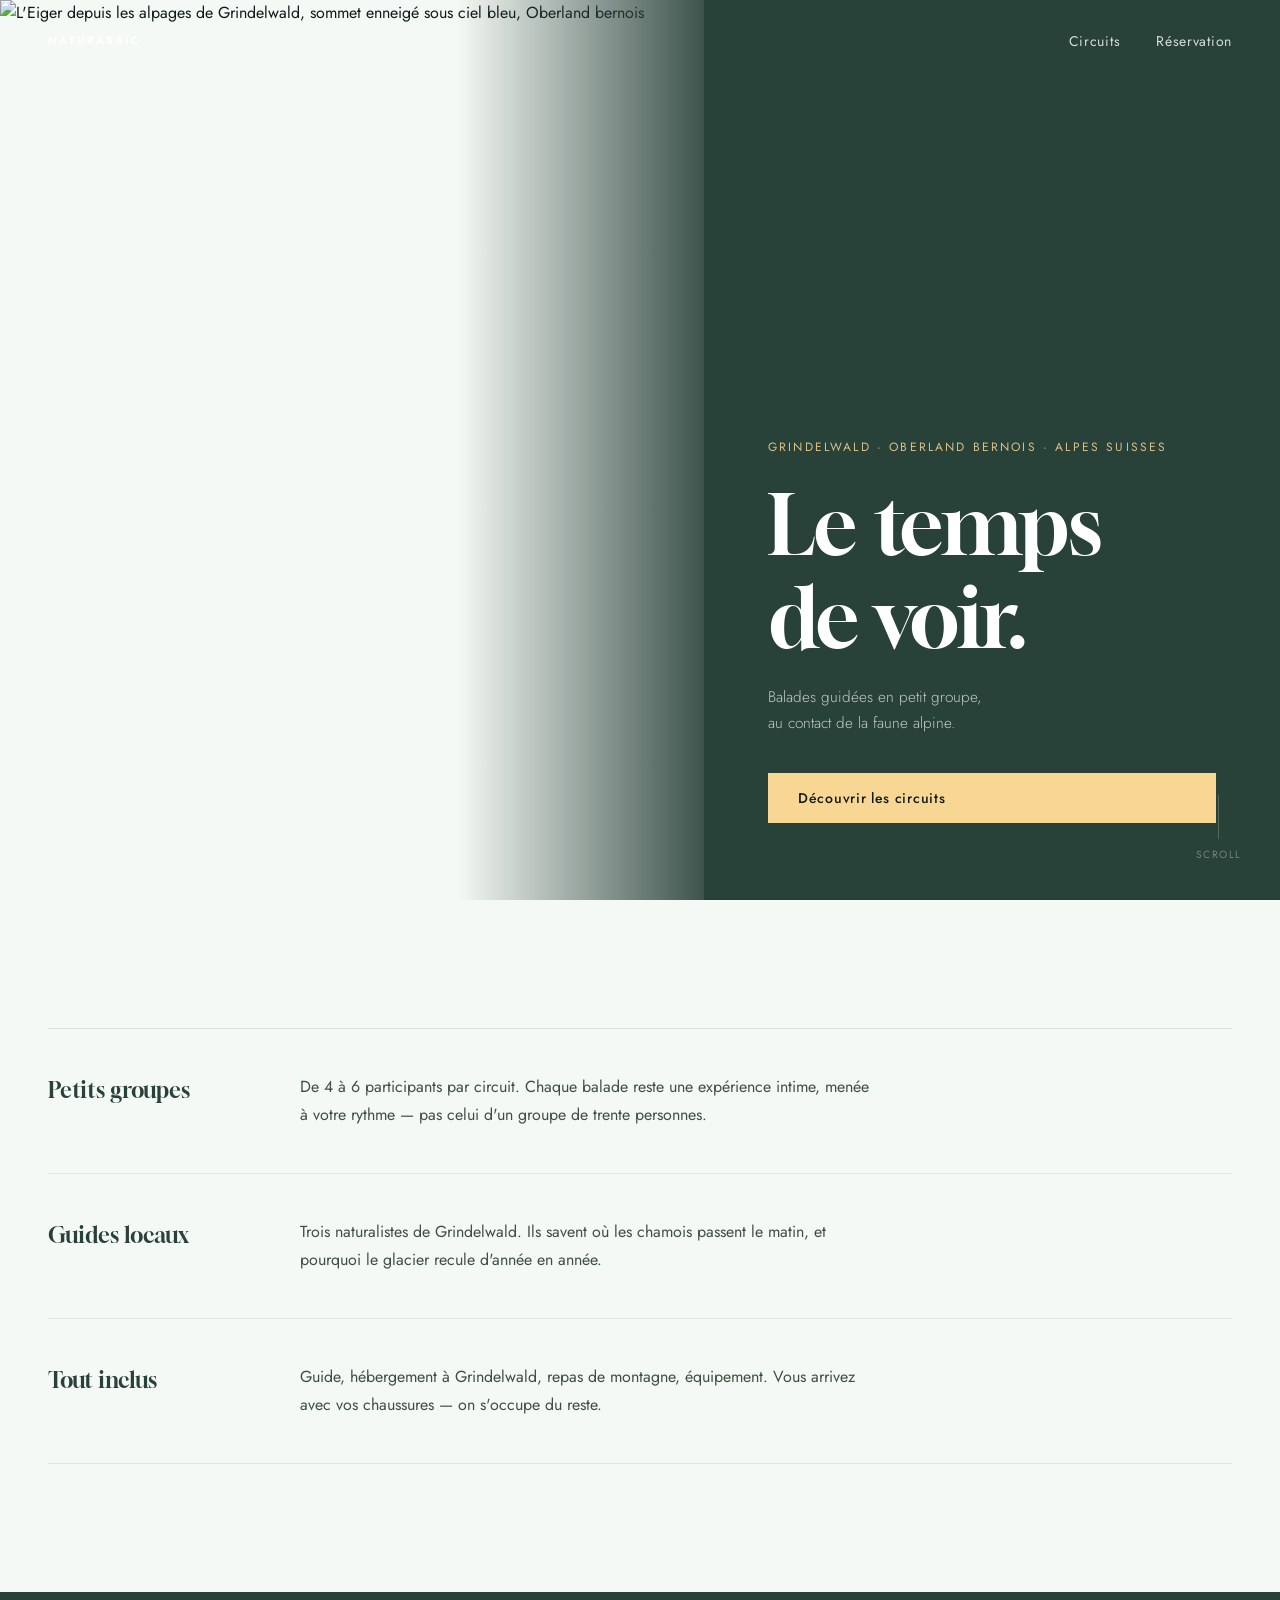
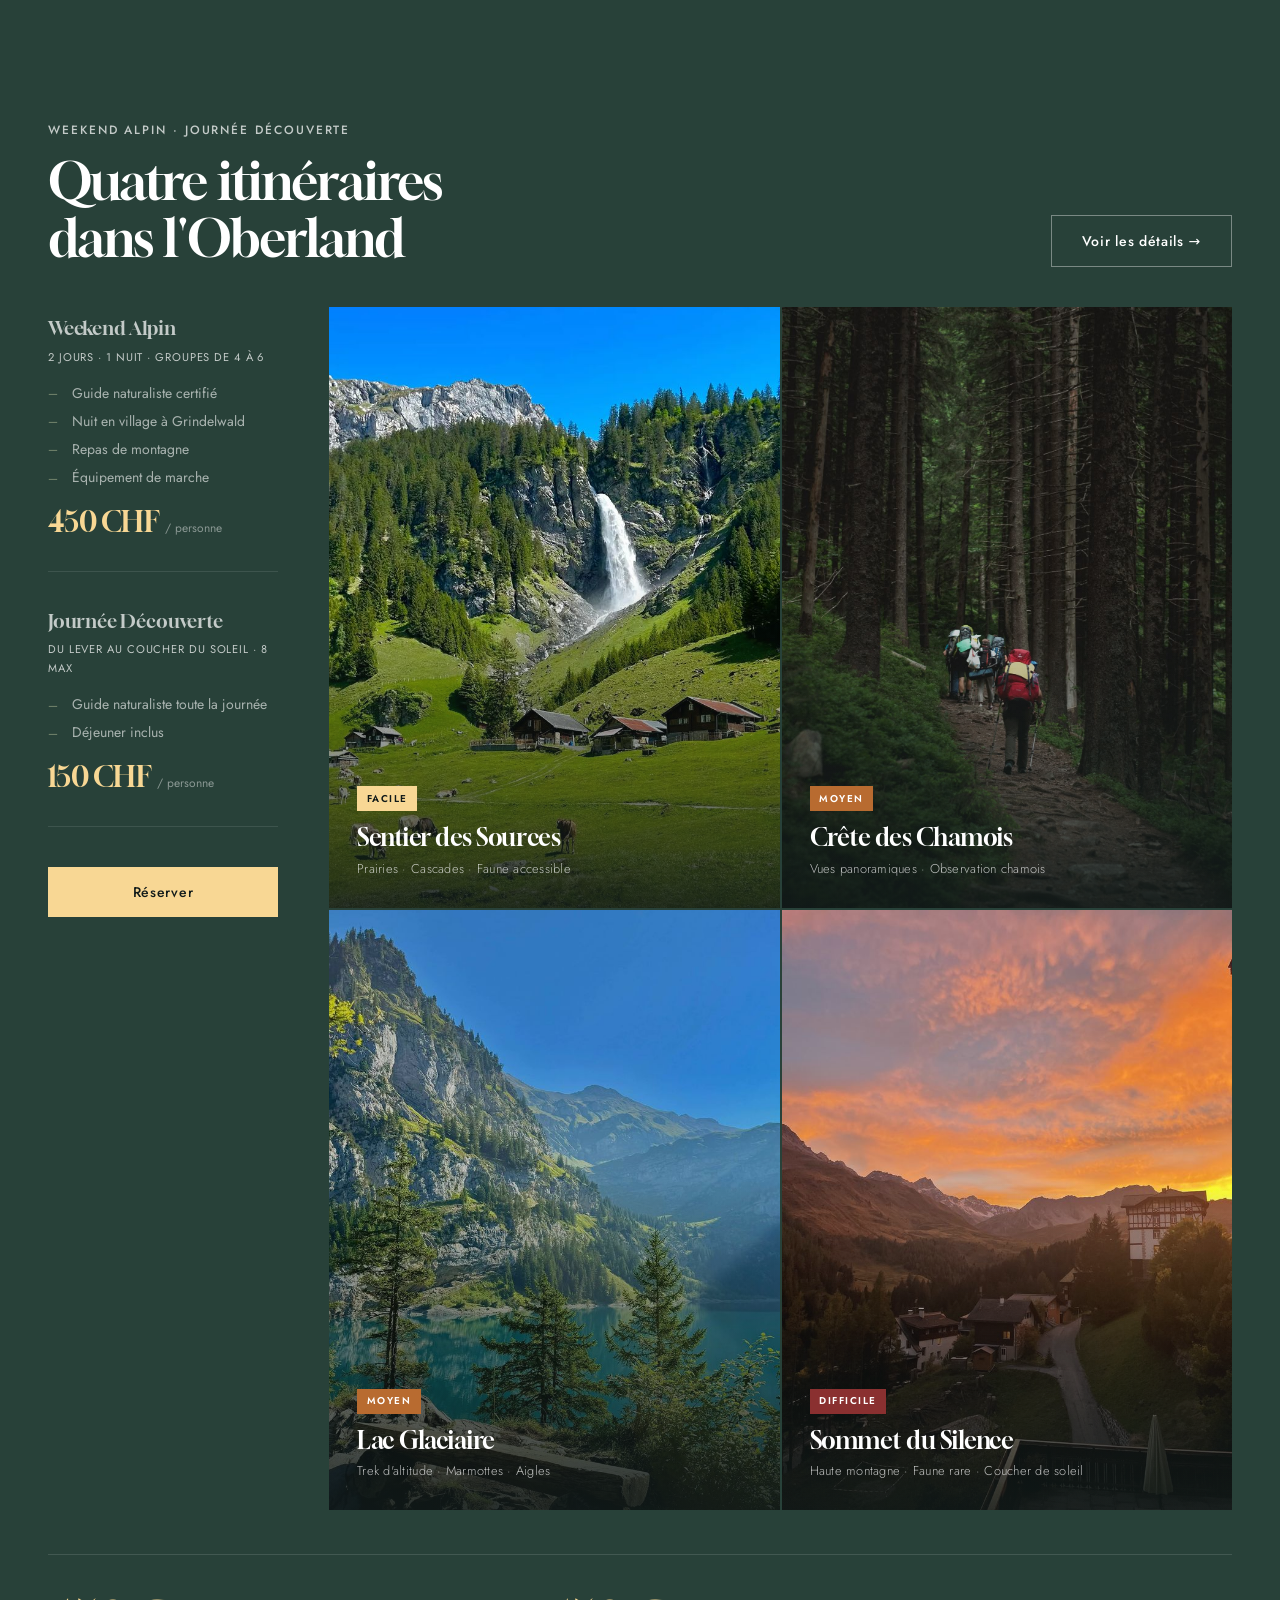
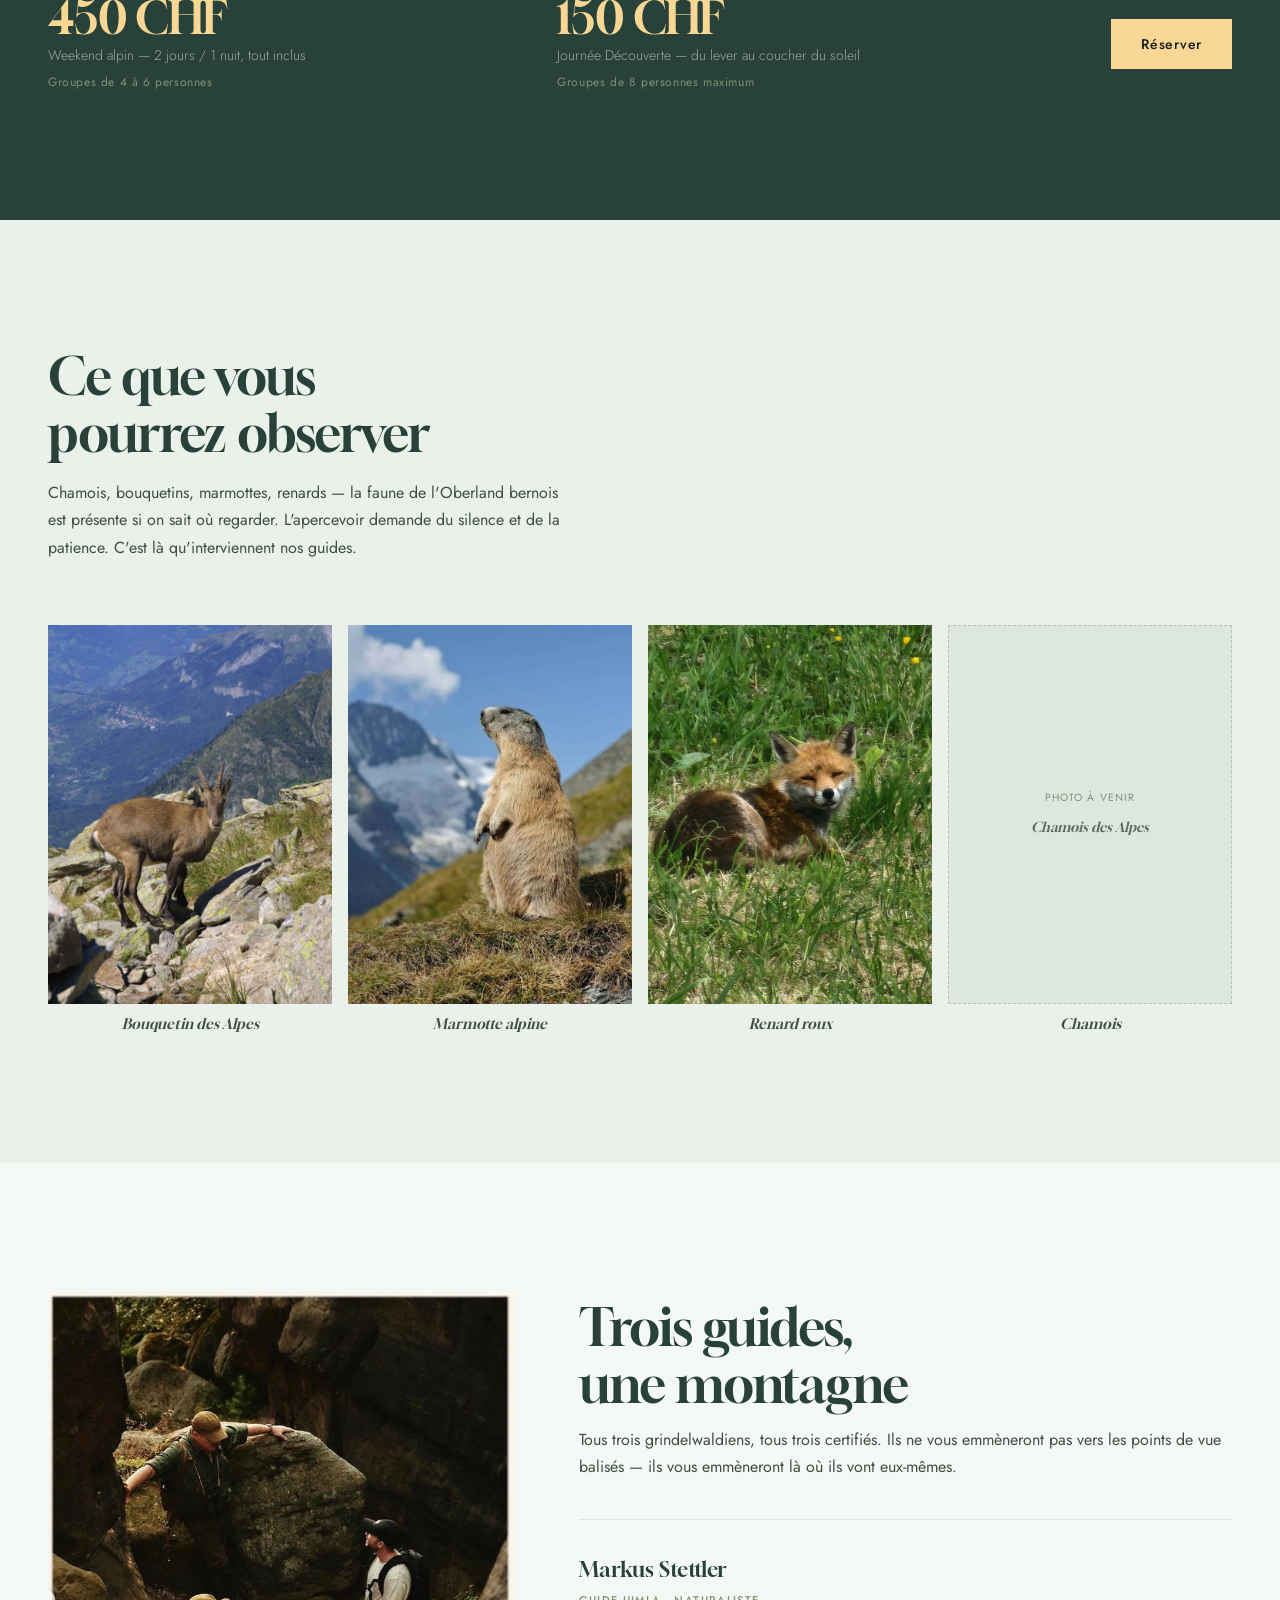
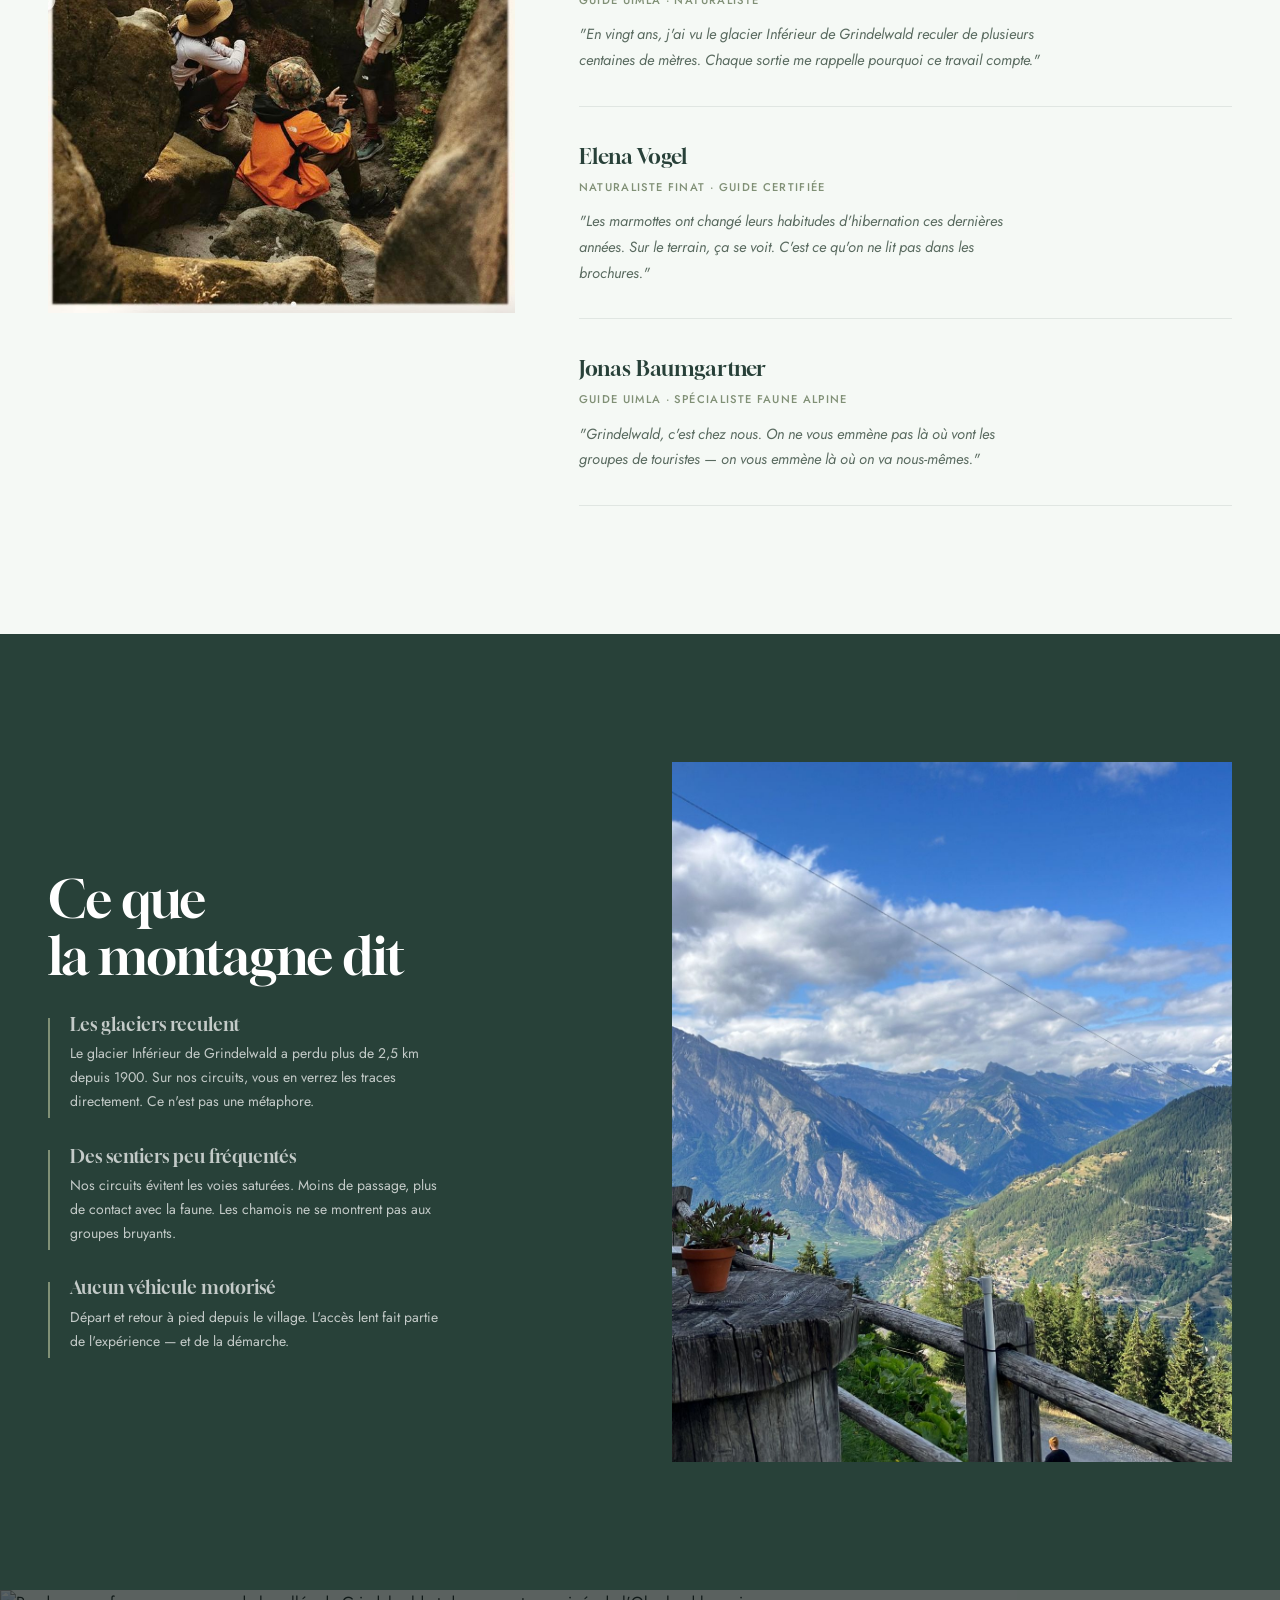
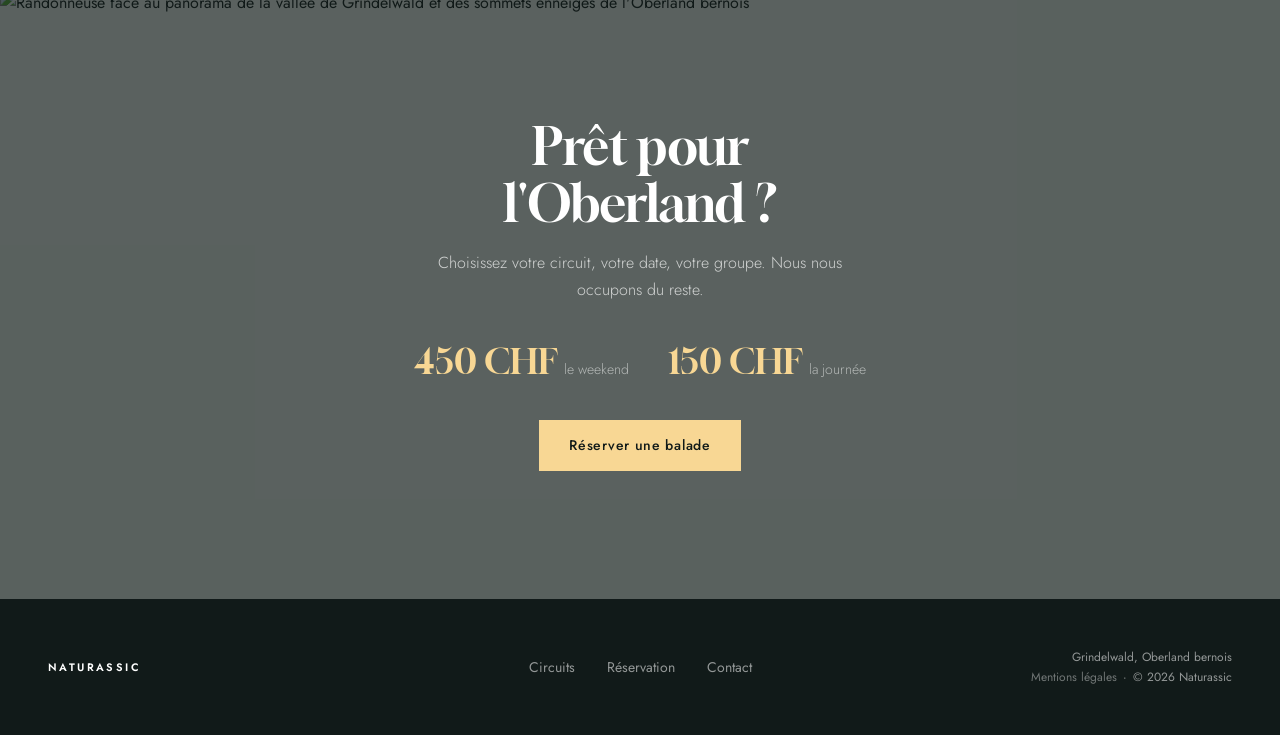
==== index.html @ 66b1590e "Initial commit: Naturassic website - 3 pages (Accueil, Circuits+Faune, Réservation) - Accueil: Hero " ====
<!DOCTYPE html>
<html lang="fr">
<head>
  <meta charset="UTF-8">
  <meta name="viewport" content="width=device-width, initial-scale=1.0">

  <!-- SEO -->
  <title>Naturassic — Balades nature guidées à Grindelwald</title>
  <meta name="description" content="Découvrez la faune alpine de l'Oberland bernois avec des guides naturalistes locaux. Circuits en petit groupe, tout inclus. Grindelwald, Alpes suisses.">

  <!-- Open Graph -->
  <meta property="og:title"       content="Naturassic — Balades nature à Grindelwald">
  <meta property="og:description" content="Balades guidées en petit groupe dans l'Oberland bernois. Chamois, bouquetins, marmottes — la faune alpine avec des guides locaux.">
  <meta property="og:type"        content="website">

  <!-- Schema.org LocalBusiness -->
  <script type="application/ld+json">
  {
    "@context": "https://schema.org",
    "@type": "TouristGuideAgency",
    "name": "Naturassic",
    "description": "Agence de balades nature guidées en petit groupe dans l'Oberland bernois.",
    "address": {
      "@type": "PostalAddress",
      "addressLocality": "Grindelwald",
      "addressRegion": "Berne",
      "addressCountry": "CH"
    },
    "priceRange": "CHF 150–450"
  }
  </script>

  <!-- Fonts Google : Gloock (display) + Jost (corps) -->
  <link rel="preconnect" href="https://fonts.googleapis.com">
  <link rel="preconnect" href="https://fonts.gstatic.com" crossorigin>
  <link
    href="https://fonts.googleapis.com/css2?family=Gloock&family=Jost:ital,wght@0,300;0,400;0,500;0,600;1,300;1,400&display=swap"
    rel="stylesheet"
  >

  <!-- CSS -->
  <link rel="stylesheet" href="assets/css/style.css">
</head>
<body>

  <!-- ===================================================
       NAVIGATION
  =================================================== -->
  <nav class="nav" role="navigation" aria-label="Navigation principale">
    <a href="index.html" class="nav-logo" aria-label="Naturassic — Accueil">
      Naturassic
    </a>
    <ul class="nav-links" role="list">
      <li><a href="circuits.html">Circuits</a></li>
      <li><a href="reservation.html">Réservation</a></li>
    </ul>
  </nav>


  <!-- ===================================================
       HERO — Split éditorial : Eiger HD | texte emerald
       Image : Markus Spiske, Grindelwald — Unsplash License (libre commercial)
  =================================================== -->
  <section class="hero" id="accueil" aria-labelledby="hero-title">

    <!-- Panneau gauche — photo HD paysage -->
    <div class="hero-image-panel">
      <img
        class="hero-image"
        src="https://images.unsplash.com/photo-1516774935807-3f60068700d3?auto=format&fit=crop&w=2400&q=85"
        alt="L'Eiger depuis les alpages de Grindelwald, sommet enneigé sous ciel bleu, Oberland bernois"
        loading="eager"
        fetchpriority="high"
        width="2400"
        height="1600"
      >
    </div>

    <!-- Panneau droit — fond emerald + contenu -->
    <div class="hero-text-panel">
      <small class="hero-tag">Grindelwald · Oberland bernois · Alpes suisses</small>
      <h1 id="hero-title">Le temps<br>de voir.</h1>
      <p class="hero-sub">
        Balades guidées en petit groupe,<br>
        au contact de la faune alpine.
      </p>
      <a href="circuits.html" class="btn btn-primary">
        Découvrir les circuits
      </a>

      <div class="hero-scroll" aria-hidden="true">
        <div class="hero-scroll-line"></div>
        <span>Scroll</span>
      </div>
    </div>

  </section>


  <!-- ===================================================
       PROPOSITIONS — Ce qui distingue Naturassic
  =================================================== -->
  <section class="propositions" aria-labelledby="propositions-title">
    <div class="section-inner">

      <h2 id="propositions-title" class="visually-hidden">Ce qui distingue Naturassic</h2>

      <ul class="propositions-list" role="list">

        <li class="proposition-item">
          <span class="proposition-label">Petits groupes</span>
          <p class="proposition-text">
            De 4 à 6 participants par circuit. Chaque balade reste une expérience intime,
            menée à votre rythme — pas celui d'un groupe de trente personnes.
          </p>
        </li>

        <li class="proposition-item">
          <span class="proposition-label">Guides locaux</span>
          <p class="proposition-text">
            Trois naturalistes de Grindelwald. Ils savent où les chamois passent le matin,
            et pourquoi le glacier recule d'année en année.
          </p>
        </li>

        <li class="proposition-item">
          <span class="proposition-label">Tout inclus</span>
          <p class="proposition-text">
            Guide, hébergement à Grindelwald, repas de montagne, équipement.
            Vous arrivez avec vos chaussures — on s'occupe du reste.
          </p>
        </li>

      </ul>

    </div>
  </section>


  <!-- ===================================================
       CIRCUITS — Aperçu des 4 itinéraires
  =================================================== -->
  <section class="section-dark circuits" id="circuits" aria-labelledby="circuits-title">
    <div class="section-inner">

      <div class="circuits-header">
        <div>
          <p class="circuits-eyebrow">Weekend alpin · Journée découverte</p>
          <h2 id="circuits-title">Quatre itinéraires<br>dans l'Oberland</h2>
        </div>
        <a href="circuits.html" class="btn btn-outline-light">
          Voir les détails &rarr;
        </a>
      </div>

      <!-- Body circuits : sidebar inclus + grille -->
      <div class="circuits-body">

      <!-- Sidebar gauche : ce qui est inclus -->
      <div class="circuits-sidebar">

        <div class="sidebar-offer">
          <p class="sidebar-offer-title">Weekend Alpin</p>
          <p class="sidebar-offer-price">2 jours · 1 nuit · Groupes de 4 à 6</p>
          <ul class="sidebar-included" role="list">
            <li>Guide naturaliste certifié</li>
            <li>Nuit en village à Grindelwald</li>
            <li>Repas de montagne</li>
            <li>Équipement de marche</li>
          </ul>
          <div class="sidebar-price">
            <span class="sidebar-price-amount">450 CHF</span>
            <span class="sidebar-price-label">/ personne</span>
          </div>
        </div>

        <div class="sidebar-offer">
          <p class="sidebar-offer-title">Journée Découverte</p>
          <p class="sidebar-offer-price">Du lever au coucher du soleil · 8 max</p>
          <ul class="sidebar-included" role="list">
            <li>Guide naturaliste toute la journée</li>
            <li>Déjeuner inclus</li>
          </ul>
          <div class="sidebar-price">
            <span class="sidebar-price-amount">150 CHF</span>
            <span class="sidebar-price-label">/ personne</span>
          </div>
        </div>

        <a href="reservation.html" class="btn btn-primary sidebar-cta">Réserver</a>

      </div><!-- /.circuits-sidebar -->

      <div class="circuits-grid" role="list">

        <a
          href="circuits.html#sentier-sources"
          class="circuit-card"
          role="listitem"
          aria-label="Sentier des Sources, niveau Facile"
        >
          <img
            src="Dossier%20images%20client%20nature%20claude/image%2012.jpg"
            alt="Cascade blanche dans un vallon alpestre, prairie verte et chalets de bois au pied des rochers"
            loading="lazy"
            width="736"
            height="1308"
          >
          <div class="circuit-overlay" aria-hidden="true">
            <span class="circuit-level">Facile</span>
            <h3 class="circuit-name">Sentier des Sources</h3>
            <p class="circuit-desc">Prairies · Cascades · Faune accessible</p>
          </div>
        </a>

        <a
          href="circuits.html#crete-chamois"
          class="circuit-card"
          role="listitem"
          aria-label="Crête des Chamois, niveau Moyen"
        >
          <img
            src="Dossier%20images%20client%20nature%20claude/image%206.jpg"
            alt="File de randonneurs chargés de sacs à dos sur un sentier forestier alpin entre épicéas"
            loading="lazy"
            width="1200"
            height="1807"
          >
          <div class="circuit-overlay" aria-hidden="true">
            <span class="circuit-level moyen">Moyen</span>
            <h3 class="circuit-name">Crête des Chamois</h3>
            <p class="circuit-desc">Vues panoramiques · Observation chamois</p>
          </div>
        </a>

        <a
          href="circuits.html#lac-glaciaire"
          class="circuit-card"
          role="listitem"
          aria-label="Lac Glaciaire, niveau Moyen"
        >
          <img
            src="Dossier%20images%20client%20nature%20claude/image%208.jpg"
            alt="Lac de montagne aux eaux turquoise entouré de parois rocheuses et de mélèzes, Alpes suisses"
            loading="lazy"
            width="736"
            height="1308"
          >
          <div class="circuit-overlay" aria-hidden="true">
            <span class="circuit-level moyen">Moyen</span>
            <h3 class="circuit-name">Lac Glaciaire</h3>
            <p class="circuit-desc">Trek d'altitude · Marmottes · Aigles</p>
          </div>
        </a>

        <a
          href="circuits.html#sommet-silence"
          class="circuit-card"
          role="listitem"
          aria-label="Sommet du Silence, niveau Difficile"
        >
          <img
            src="Dossier%20images%20client%20nature%20claude/image%2011.jpg"
            alt="Village alpin au coucher de soleil, ciel embrasé orange-rouge sur les sommets enneigés"
            loading="lazy"
            width="736"
            height="981"
          >
          <div class="circuit-overlay" aria-hidden="true">
            <span class="circuit-level difficile">Difficile</span>
            <h3 class="circuit-name">Sommet du Silence</h3>
            <p class="circuit-desc">Haute montagne · Faune rare · Coucher de soleil</p>
          </div>
        </a>

      </div><!-- /.circuits-grid -->

      </div><!-- /.circuits-body -->

      <div class="circuits-pricing reveal">
        <div class="pricing-block">
          <span class="pricing-amount">450 CHF</span>
          <span class="pricing-label">Weekend alpin — 2 jours / 1 nuit, tout inclus</span>
          <span class="pricing-note">Groupes de 4 à 6 personnes</span>
        </div>
        <div class="pricing-block">
          <span class="pricing-amount">150 CHF</span>
          <span class="pricing-label">Journée Découverte — du lever au coucher du soleil</span>
          <span class="pricing-note">Groupes de 8 personnes maximum</span>
        </div>
        <a href="reservation.html" class="btn btn-primary">Réserver</a>
      </div>

    </div>
  </section>


  <!-- ===================================================
       FAUNE — Aperçu des animaux observables
  =================================================== -->
  <section class="fauna" aria-labelledby="fauna-title">
    <div class="section-inner">

      <div class="fauna-header reveal">
        <h2 id="fauna-title">Ce que vous pourrez observer</h2>
        <p>
          Chamois, bouquetins, marmottes, renards — la faune de l'Oberland bernois
          est présente si on sait où regarder. L'apercevoir demande du silence
          et de la patience. C'est là qu'interviennent nos guides.
        </p>
      </div>

      <div class="fauna-photos" role="list">

        <!-- Bouquetin — HD, droits OK -->
        <div class="fauna-item" role="listitem">
          <div class="fauna-photo">
            <img
              src="Dossier%20images%20client%20nature%20claude/2.jpg"
              alt="Bouquetin des Alpes sur des rochers en altitude, vallée alpine et ciel bleu en arrière-plan"
              loading="lazy"
              width="1200"
              height="1800"
            >
          </div>
          <span class="fauna-animal-name">Bouquetin des Alpes</span>
        </div>

        <!-- Marmotte — 13.jpg, Alpes, pas de watermark visible -->
        <div class="fauna-item" role="listitem">
          <div class="fauna-photo">
            <img
              src="Dossier%20images%20client%20nature%20claude/13.jpg"
              alt="Marmotte alpine debout sur un rocher, glacier et sommet enneigé en arrière-plan"
              loading="lazy"
              width="600"
              height="900"
            >
          </div>
          <span class="fauna-animal-name">Marmotte alpine</span>
        </div>

        <!-- Renard roux — propre -->
        <div class="fauna-item" role="listitem">
          <div class="fauna-photo">
            <img
              src="Dossier%20images%20client%20nature%20claude/6.jpg"
              alt="Renard roux allongé dans l'herbe d'un alpage, pelage roux et blanc"
              loading="lazy"
              width="736"
              height="981"
            >
          </div>
          <span class="fauna-animal-name">Renard roux</span>
        </div>

        <!-- Chamois — photo en attente de validation droits -->
        <!-- TODO: photo chamois (1.jpg) — confirmer droits commerciaux avant usage -->
        <div class="fauna-item" role="listitem">
          <div class="fauna-placeholder" aria-label="Photo de chamois — en cours">
            <span>Photo à venir</span>
            <span>Chamois des Alpes</span>
          </div>
          <span class="fauna-animal-name">Chamois</span>
        </div>

      </div>

    </div>
  </section>


  <!-- ===================================================
       ÉQUIPE — Les trois guides
  =================================================== -->
  <section class="team" aria-labelledby="team-title">
    <div class="section-inner">
      <div class="team-layout">

        <!-- Photo équipe — droits à confirmer avant mise en ligne -->
        <!-- TODO: 4ff553... — confirmer droits commerciaux ou remplacer par vrai portrait -->
        <div class="team-photo-wrap reveal">
          <img
            src="Dossier%20images%20client%20nature%20claude/4ff553a025b2c286411e362a2a2c534b.jpg"
            alt="Guide naturaliste accompagnant un groupe dans un passage rocheux en forêt alpine"
            loading="lazy"
            width="735"
            height="971"
          >
        </div>

        <div class="team-content">

          <div class="reveal">
            <h2 id="team-title">Trois guides,<br>une montagne</h2>
            <p class="team-intro-text">
              Tous trois grindelwaldiens, tous trois certifiés. Ils ne vous emmèneront pas
              vers les points de vue balisés — ils vous emmèneront là où ils vont eux-mêmes.
            </p>
          </div>

          <!-- ⚠️ PLACEHOLDER — remplacer par les vrais noms, certifications et citations des guides -->
          <ul class="guides-list" role="list">

            <li class="guide-item" role="listitem">
              <p class="guide-name">Markus Stettler</p>
              <p class="guide-role">Guide UIMLA · Naturaliste</p>
              <blockquote class="guide-quote">
                "En vingt ans, j'ai vu le glacier Inférieur de Grindelwald reculer de plusieurs
                centaines de mètres. Chaque sortie me rappelle pourquoi ce travail compte."
              </blockquote>
            </li>

            <li class="guide-item" role="listitem">
              <p class="guide-name">Elena Vogel</p>
              <p class="guide-role">Naturaliste FINAT · Guide certifiée</p>
              <blockquote class="guide-quote">
                "Les marmottes ont changé leurs habitudes d'hibernation ces dernières années.
                Sur le terrain, ça se voit. C'est ce qu'on ne lit pas dans les brochures."
              </blockquote>
            </li>

            <li class="guide-item" role="listitem">
              <p class="guide-name">Jonas Baumgartner</p>
              <p class="guide-role">Guide UIMLA · Spécialiste faune alpine</p>
              <blockquote class="guide-quote">
                "Grindelwald, c'est chez nous. On ne vous emmène pas là où vont les
                groupes de touristes — on vous emmène là où on va nous-mêmes."
              </blockquote>
            </li>

          </ul>

        </div>
      </div>
    </div>
  </section>


  <!-- ===================================================
       ÉCO-ENGAGEMENT
  =================================================== -->
  <section class="section-dark eco" aria-labelledby="eco-title">
    <div class="section-inner">
      <div class="eco-layout">

        <div class="eco-content">
          <h2 id="eco-title" class="reveal">Ce que<br>la montagne dit</h2>

          <ul class="eco-points" role="list">

            <li class="eco-point" role="listitem">
              <div class="eco-marker" aria-hidden="true"></div>
              <div>
                <p class="eco-point-title">Les glaciers reculent</p>
                <p class="eco-point-text">
                  Le glacier Inférieur de Grindelwald a perdu plus de 2,5 km depuis 1900.
                  Sur nos circuits, vous en verrez les traces directement.
                  Ce n'est pas une métaphore.
                </p>
              </div>
            </li>

            <li class="eco-point" role="listitem">
              <div class="eco-marker" aria-hidden="true"></div>
              <div>
                <p class="eco-point-title">Des sentiers peu fréquentés</p>
                <p class="eco-point-text">
                  Nos circuits évitent les voies saturées. Moins de passage,
                  plus de contact avec la faune. Les chamois ne se montrent pas
                  aux groupes bruyants.
                </p>
              </div>
            </li>

            <li class="eco-point" role="listitem">
              <div class="eco-marker" aria-hidden="true"></div>
              <div>
                <p class="eco-point-title">Aucun véhicule motorisé</p>
                <p class="eco-point-text">
                  Départ et retour à pied depuis le village.
                  L'accès lent fait partie de l'expérience — et de la démarche.
                </p>
              </div>
            </li>

          </ul>
        </div>

        <div class="eco-photo reveal">
          <!-- Note : "iamge 9.jpg" — faute de frappe dans le nom de fichier client -->
          <img
            src="Dossier%20images%20client%20nature%20claude/iamge%209.jpg"
            alt="Terrasse en bois d'un chalet alpin avec vue panoramique sur la vallée et les sommets"
            loading="lazy"
            width="1200"
            height="2133"
          >
        </div>

      </div>
    </div>
  </section>


  <!-- ===================================================
       CTA FINAL — Réservation
  =================================================== -->
  <section class="cta-section" aria-labelledby="cta-title">

    <!-- Image : lucas wesney, Grindelwald/Eiger — Unsplash License (libre commercial) -->
    <img
      class="cta-bg"
      src="https://images.unsplash.com/photo-1533850595620-7b1711221751?auto=format&fit=crop&w=2400&q=85"
      alt="Randonneuse face au panorama de la vallée de Grindelwald et des sommets enneigés de l'Oberland bernois"
      loading="lazy"
      width="2400"
      height="1600"
    >
    <div class="cta-overlay" aria-hidden="true"></div>

    <div class="section-inner">
      <div class="cta-content">

        <h2 id="cta-title" class="reveal">Prêt pour<br>l'Oberland ?</h2>
        <p class="cta-sub reveal">
          Choisissez votre circuit, votre date, votre groupe.
          Nous nous occupons du reste.
        </p>

        <div class="cta-prices reveal" aria-label="Tarifs">
          <div class="cta-price">
            <span class="cta-price-amount">450 CHF</span>
            <span class="cta-price-label">le weekend</span>
          </div>
          <div class="cta-price">
            <span class="cta-price-amount">150 CHF</span>
            <span class="cta-price-label">la journée</span>
          </div>
        </div>

        <a href="reservation.html" class="btn btn-primary reveal">
          Réserver une balade
        </a>

      </div>
    </div>

  </section>


  <!-- ===================================================
       FOOTER
  =================================================== -->
  <footer class="footer" role="contentinfo">
    <div class="footer-inner">

      <p class="footer-brand">Naturassic</p>

      <nav aria-label="Navigation pied de page">
        <ul class="footer-links" role="list">
          <li><a href="circuits.html">Circuits</a></li>
          <li><a href="reservation.html">Réservation</a></li>
          <!-- TODO: remplacer par le vrai email du client -->
          <li><a href="mailto:contact@naturassic.ch">Contact</a></li>
        </ul>
      </nav>

      <p class="footer-meta">
        Grindelwald, Oberland bernois<br>
        <a href="#">Mentions légales</a>&ensp;&middot;&ensp;<span>&copy;&nbsp;2026 Naturassic</span>
      </p>

    </div>
  </footer>


  <!-- Scripts — chargés après le DOM -->
  <script src="https://cdn.jsdelivr.net/npm/gsap@3.12.5/dist/gsap.min.js"></script>
  <script src="https://cdn.jsdelivr.net/npm/gsap@3.12.5/dist/ScrollTrigger.min.js"></script>
  <script src="assets/js/main.js"></script>

</body>
</html>
---- assets/css/style.css ----
/* =========================================
   NATURASSIC — Feuille de style principale
   Palette : Emerald #284139 · Wasabi #809076
            Khaki #F8D794 · Earth #B86B30 · Noir #111A19
   Typo : Gloock (display) + Jost (body)
========================================= */

/* ---- TOKENS ---- */
:root {
  /* Couleurs brand */
  --emerald:   #284139;
  --wasabi:    #809076;
  --khaki:     #F8D794;
  --earth:     #B86B30;
  --noir:      #111A19;

  /* Surfaces */
  --bg-light:  oklch(97.8% 0.008 145);  /* blanc légèrement teinté vert — pas beige */
  --bg-mid:    oklch(95%   0.013 148);  /* fond sections alternées */

  /* Texte sur fond clair */
  --text-primary:   var(--noir);
  --text-secondary: #3f4e45;
  --text-muted:     #5a6b60;

  /* Typographie */
  --font-display: 'Gloock', Georgia, serif;
  --font-body:    'Jost', 'Segoe UI', system-ui, sans-serif;

  /* Échelle de taille (clamp fluid) */
  --size-hero:    clamp(2.8rem, 6.5vw, 5.5rem);
  --size-section: clamp(2rem,   4vw,   3.2rem);
  --size-card:    clamp(1.2rem, 1.8vw, 1.5rem);
  --size-base:    1rem;
  --size-sm:      0.875rem;
  --size-xs:      0.75rem;

  /* Espacements */
  --space-section: clamp(5rem, 10vw, 10rem);
  --space-xl:      clamp(3rem, 5vw,  5rem);
  --space-lg:      clamp(2rem, 3vw,  3rem);
  --space-md:      clamp(1rem, 2vw,  1.5rem);
  --space-sm:      0.75rem;

  /* Divers */
  --radius:     3px;
  --transition: 300ms ease;
  --max-w:      1280px;
  --gutter:     clamp(1.25rem, 4vw, 3rem);

  /* z-index sémantique */
  --z-base:     1;
  --z-overlay:  10;
  --z-sticky:   100;
}

/* ---- RESET ---- */
*, *::before, *::after { box-sizing: border-box; margin: 0; padding: 0; }

html {
  font-size: 16px;
  scroll-behavior: smooth;
  -webkit-font-smoothing: antialiased;
  -moz-osx-font-smoothing: grayscale;
}

body {
  font-family: var(--font-body);
  font-weight: 400;
  color: var(--text-primary);
  background-color: var(--bg-light);
  line-height: 1.6;
  overflow-x: hidden;
}

img { display: block; max-width: 100%; height: auto; }
a   { color: inherit; text-decoration: none; }
ul  { list-style: none; }

/* ---- TYPOGRAPHIE ---- */
h1, h2, h3 {
  font-family: var(--font-display);
  font-weight: 400;
  line-height: 1.12;
  text-wrap: balance;
  letter-spacing: -0.02em;
}

h1 { font-size: var(--size-hero); }
h2 { font-size: var(--size-section); }
h3 { font-size: var(--size-card); }

p {
  max-width: 65ch;
  line-height: 1.72;
}

/* Utilitaire accessibilité */
.visually-hidden {
  position: absolute;
  width: 1px; height: 1px;
  padding: 0; margin: -1px;
  overflow: hidden;
  clip: rect(0,0,0,0);
  white-space: nowrap;
  border: 0;
}


/* =========================================
   NAVIGATION
========================================= */
.nav {
  position: fixed;
  top: 0; left: 0; right: 0;
  z-index: var(--z-sticky);
  padding: 1.75rem var(--gutter);
  display: flex;
  justify-content: space-between;
  align-items: center;
  transition: background-color 400ms ease, padding 400ms ease,
              backdrop-filter 400ms ease;
}

.nav.scrolled {
  background-color: rgba(40, 65, 57, 0.97);
  backdrop-filter: blur(8px);
  -webkit-backdrop-filter: blur(8px);
  padding: 1rem var(--gutter);
}

.nav-logo {
  font-family: var(--font-body);
  font-weight: 600;
  font-size: 0.68rem;
  letter-spacing: 0.22em;
  text-transform: uppercase;
  color: #fff;
}

.nav-links {
  display: flex;
  gap: 2.25rem;
}

.nav-links a {
  font-size: var(--size-sm);
  font-weight: 400;
  color: rgba(255,255,255,0.82);
  letter-spacing: 0.05em;
  transition: color var(--transition);
  position: relative;
}

.nav-links a::after {
  content: '';
  position: absolute;
  bottom: -3px; left: 0;
  width: 0; height: 1px;
  background: var(--khaki);
  transition: width var(--transition);
}

.nav-links a:hover { color: #fff; }
.nav-links a:hover::after { width: 100%; }


/* =========================================
   HERO — Split éditorial 55/45
========================================= */
.hero {
  height: 100vh;
  min-height: 620px;
  display: grid;
  grid-template-columns: 55fr 45fr;
  overflow: hidden;
}

/* Panneau gauche — photo */
.hero-image-panel {
  position: relative;
  overflow: hidden;
}

/* Fondu droit vers l'emerald pour liaison douce entre les deux panneaux */
.hero-image-panel::after {
  content: '';
  position: absolute;
  inset: 0;
  background: linear-gradient(to right, transparent 65%, rgba(40,65,57,0.9) 100%);
  pointer-events: none;
  z-index: 1;
}

.hero-image {
  width: 100%;
  height: 100%;
  object-fit: cover;
  object-position: center 50%;
  will-change: transform;
  display: block;
}

/* Panneau droit — texte sur fond emerald */
.hero-text-panel {
  background: var(--emerald);
  display: flex;
  flex-direction: column;
  justify-content: flex-end;
  padding: 0 clamp(2.5rem, 5vw, 4.5rem) clamp(3rem, 6vw, 5rem);
  position: relative;
}

.hero-tag {
  display: block;
  font-size: var(--size-xs);
  font-weight: 400;
  letter-spacing: 0.18em;
  text-transform: uppercase;
  color: rgba(248, 215, 148, 0.85);
  margin-bottom: 1.25rem;
}

.hero h1 {
  color: #fff;
  max-width: 12ch;
  margin-bottom: 1.25rem;
}

.hero-sub {
  font-size: clamp(0.95rem, 1.2vw, 1.05rem);
  color: rgba(255, 255, 255, 0.72);
  font-weight: 300;
  margin-bottom: 2.25rem;
  max-width: 40ch;
}

/* Indicateur scroll — ancré en bas à droite du panneau texte */
.hero-scroll {
  position: absolute;
  bottom: 2.25rem;
  right: clamp(1.5rem, 3vw, 2.5rem);
  display: flex;
  flex-direction: column;
  align-items: center;
  gap: 0.5rem;
  color: rgba(255,255,255,0.35);
  font-size: 0.65rem;
  letter-spacing: 0.14em;
  text-transform: uppercase;
}

.hero-scroll-line {
  width: 1px;
  height: 2.75rem;
  background: rgba(255,255,255,0.2);
  transform-origin: top center;
  animation: scrollDown 2.2s ease-in-out infinite;
}

@keyframes scrollDown {
  0%        { transform: scaleY(0); opacity: 0; transform-origin: top center; }
  25%       { opacity: 0.6; }
  75%       { transform: scaleY(1); opacity: 0.2; }
  100%      { transform: scaleY(1); opacity: 0; }
}

/* ---- Mobile hero : retour full-screen avec overlay ---- */
@media (max-width: 768px) {
  .hero {
    display: block;
    position: relative;
  }

  .hero-image-panel {
    position: absolute;
    inset: 0;
  }

  .hero-image-panel::after {
    background: rgba(17,26,25,0.62);
  }

  .hero-text-panel {
    background: transparent;
    position: relative;
    z-index: var(--z-overlay);
    height: 100vh;
    min-height: 620px;
    padding: 0 var(--gutter) clamp(3rem, 6vw, 5rem);
    justify-content: flex-end;
  }
}


/* =========================================
   BOUTONS
========================================= */
.btn {
  display: inline-flex;
  align-items: center;
  gap: 0.5rem;
  padding: 0.875rem 1.875rem;
  font-family: var(--font-body);
  font-size: var(--size-sm);
  font-weight: 500;
  letter-spacing: 0.05em;
  border: none;
  cursor: pointer;
  transition: background-color var(--transition), color var(--transition),
              border-color var(--transition);
  text-decoration: none;
}

.btn-primary {
  background: var(--khaki);
  color: var(--noir);
}

.btn-primary:hover {
  background: var(--earth);
  color: #fff;
}

.btn-outline-light {
  background: transparent;
  color: #fff;
  border: 1px solid rgba(255,255,255,0.38);
}

.btn-outline-light:hover {
  border-color: var(--khaki);
  color: var(--khaki);
}

.btn-outline-dark {
  background: transparent;
  color: var(--emerald);
  border: 1px solid rgba(40,65,57,0.4);
}

.btn-outline-dark:hover {
  background: var(--emerald);
  color: #fff;
}


/* =========================================
   LAYOUT UTILITAIRES
========================================= */
.section-inner {
  max-width: var(--max-w);
  margin: 0 auto;
  padding: var(--space-section) var(--gutter);
}

.section-dark {
  background-color: var(--emerald);
}

.section-dark h2, .section-dark h3 { color: #fff; }
.section-dark p  { color: rgba(255,255,255,0.72); }
.section-dark .text-muted { color: var(--wasabi); }


/* =========================================
   SECTION 2 — PROPOSITIONS
========================================= */
.propositions { background: var(--bg-light); }

.propositions-list {
  border-top: 1px solid rgba(40, 65, 57, 0.14);
}

.proposition-item {
  display: grid;
  grid-template-columns: 220px 1fr;
  gap: 2rem;
  padding: 2.75rem 0;
  border-bottom: 1px solid rgba(40, 65, 57, 0.1);
  align-items: start;
}

.proposition-label {
  font-family: var(--font-display);
  font-size: 1.4rem;
  font-weight: 400;
  color: var(--emerald);
  padding-top: 0.1em;
  line-height: 1.3;
}

.proposition-text {
  font-size: var(--size-base);
  color: var(--text-secondary);
  line-height: 1.75;
  max-width: 58ch;
}


/* =========================================
   SECTION 3 — CIRCUITS
========================================= */
.circuits { background: var(--emerald); }

.circuits-header {
  display: flex;
  justify-content: space-between;
  align-items: flex-end;
  margin-bottom: 2.5rem;
  flex-wrap: wrap;
  gap: 1.5rem;
}

.circuits-eyebrow {
  font-size: var(--size-xs);
  font-weight: 500;
  letter-spacing: 0.16em;
  text-transform: uppercase;
  color: var(--wasabi);
  margin-bottom: 0.75rem;
}

.circuits-grid {
  display: grid;
  grid-template-columns: repeat(2, 1fr);
  gap: 2px;
}

.circuit-card {
  position: relative;
  overflow: hidden;
  aspect-ratio: 3 / 4;
  cursor: pointer;
  display: block;
}

.circuit-card img {
  width: 100%;
  height: 100%;
  object-fit: cover;
  transition: transform 700ms ease;
}

.circuit-card:hover img,
.circuit-card:focus-visible img {
  transform: scale(1.04);
}

.circuit-overlay {
  position: absolute;
  inset: 0;
  background: linear-gradient(
    to top,
    rgba(17, 26, 25, 0.88) 0%,
    rgba(17, 26, 25, 0)    55%
  );
  display: flex;
  flex-direction: column;
  justify-content: flex-end;
  padding: 1.75rem;
}

.circuit-level {
  display: inline-block;
  font-size: 0.62rem;
  font-weight: 600;
  letter-spacing: 0.15em;
  text-transform: uppercase;
  padding: 0.28rem 0.6rem;
  background: var(--khaki);
  color: var(--noir);
  margin-bottom: 0.7rem;
  align-self: flex-start;
}

.circuit-level.moyen   { background: var(--earth); color: #fff; }
.circuit-level.difficile { background: #8a3030; color: #fff; }

.circuit-name {
  font-family: var(--font-display);
  font-size: clamp(1.25rem, 2vw, 1.5rem);
  font-weight: 400;
  color: #fff;
  margin-bottom: 0.35rem;
  line-height: 1.25;
}

.circuit-desc {
  font-size: 0.8rem;
  color: rgba(255,255,255,0.60);
  font-weight: 300;
  letter-spacing: 0.02em;
}

/* ---- Body : sidebar + grille ---- */
.circuits-body {
  display: grid;
  grid-template-columns: 230px 1fr;
  gap: clamp(2rem, 4vw, 3.5rem);
  align-items: start;
}

.circuits-sidebar {
  padding-top: 0.25rem;
  position: sticky;
  top: 6rem;
}

.sidebar-offer {
  padding-bottom: 2rem;
  margin-bottom: 2rem;
  border-bottom: 1px solid rgba(255,255,255,0.1);
}

.sidebar-offer:last-of-type {
  margin-bottom: 2rem;
}

.sidebar-offer-title {
  font-family: var(--font-display);
  font-size: 1.2rem;
  font-weight: 400;
  color: var(--khaki);
  margin-bottom: 0.2rem;
  letter-spacing: -0.01em;
}

.sidebar-offer-price {
  font-size: 0.7rem;
  font-weight: 400;
  letter-spacing: 0.08em;
  color: var(--wasabi);
  text-transform: uppercase;
  margin-bottom: 1rem;
}

.sidebar-included {
  list-style: none;
  display: flex;
  flex-direction: column;
  gap: 0.45rem;
  margin-bottom: 1.25rem;
}

.sidebar-included li {
  display: grid;
  grid-template-columns: 16px 1fr;
  gap: 0.5rem;
  font-size: var(--size-sm);
  color: rgba(255,255,255,0.6);
  line-height: 1.5;
}

.sidebar-included li::before {
  content: '—';
  color: var(--wasabi);
  font-size: 0.7rem;
  margin-top: 0.2em;
}

.sidebar-price {
  display: flex;
  align-items: baseline;
  gap: 0.35rem;
}

.sidebar-price-amount {
  font-family: var(--font-display);
  font-size: 1.75rem;
  color: var(--khaki);
  line-height: 1;
  letter-spacing: -0.02em;
}

.sidebar-price-label {
  font-size: var(--size-xs);
  color: rgba(255,255,255,0.45);
}

.sidebar-cta {
  width: 100%;
  justify-content: center;
  margin-top: 0.5rem;
}

/* Tarifs sous la grille */
.circuits-pricing {
  margin-top: 2.75rem;
  padding-top: 2.5rem;
  border-top: 1px solid rgba(255,255,255,0.12);
  display: flex;
  justify-content: space-between;
  align-items: center;
  flex-wrap: wrap;
  gap: 1.5rem;
}

.pricing-block { display: flex; flex-direction: column; gap: 0.25rem; }

.pricing-amount {
  font-family: var(--font-display);
  font-size: clamp(2rem, 4vw, 2.8rem);
  color: var(--khaki);
  line-height: 1;
  letter-spacing: -0.02em;
}

.pricing-label {
  font-size: var(--size-sm);
  color: rgba(255,255,255,0.55);
  font-weight: 300;
}

.pricing-note {
  font-size: var(--size-xs);
  color: var(--wasabi);
  letter-spacing: 0.05em;
  margin-top: 0.15rem;
}


/* =========================================
   SECTION 4 — FAUNE
========================================= */
.fauna { background: var(--bg-mid); }

.fauna-header {
  max-width: 52ch;
  margin-bottom: var(--space-xl);
}

.fauna-header h2 { color: var(--emerald); margin-bottom: 1rem; }
.fauna-header p  { color: var(--text-secondary); }

.fauna-photos {
  display: grid;
  grid-template-columns: repeat(4, 1fr);
  gap: 1rem;
  align-items: start;
}

.fauna-item { display: flex; flex-direction: column; gap: 0.5rem; }

.fauna-photo {
  aspect-ratio: 3 / 4;
  overflow: hidden;
  background: oklch(92% 0.015 148);
}

.fauna-photo img {
  width: 100%;
  height: 100%;
  object-fit: cover;
  transition: transform 700ms ease;
}

.fauna-photo:hover img { transform: scale(1.05); }

/* Placeholder droits en attente */
.fauna-placeholder {
  width: 100%;
  aspect-ratio: 3 / 4;
  background: oklch(92% 0.015 148);
  display: flex;
  flex-direction: column;
  align-items: center;
  justify-content: center;
  gap: 0.4rem;
  color: var(--wasabi);
  font-size: 0.65rem;
  letter-spacing: 0.1em;
  text-transform: uppercase;
  text-align: center;
  padding: 1rem;
  border: 1px dashed rgba(128, 144, 118, 0.4);
}

.fauna-placeholder span:last-child {
  font-family: var(--font-display);
  font-style: italic;
  font-size: 0.85rem;
  text-transform: none;
  letter-spacing: 0;
  color: var(--text-muted);
  margin-top: 0.25rem;
}

.fauna-animal-name {
  font-family: var(--font-display);
  font-style: italic;
  font-size: 0.9rem;
  color: var(--text-secondary);
  text-align: center;
}


/* =========================================
   SECTION 5 — ÉQUIPE
========================================= */
.team { background: var(--bg-light); }

.team-layout {
  display: grid;
  grid-template-columns: 5fr 7fr;
  gap: var(--space-xl);
  align-items: start;
}

.team-photo-wrap {
  position: sticky;
  top: 6rem;
}

.team-photo-wrap img {
  width: 100%;
  aspect-ratio: 3 / 4;
  object-fit: cover;
  object-position: center 20%;
}

.team-content { padding-top: 0.5rem; }

.team-content h2 { color: var(--emerald); margin-bottom: 0.75rem; }

.team-intro-text {
  color: var(--text-secondary);
  margin-bottom: var(--space-lg);
}

.guides-list {
  display: flex;
  flex-direction: column;
  gap: 0;
}

.guide-item {
  padding: 2rem 0;
  border-bottom: 1px solid rgba(40,65,57,0.1);
}

.guide-item:first-child { border-top: 1px solid rgba(40,65,57,0.1); }

.guide-name {
  font-family: var(--font-display);
  font-size: 1.3rem;
  font-weight: 400;
  color: var(--emerald);
  margin-bottom: 0.2rem;
}

.guide-role {
  font-size: 0.7rem;
  font-weight: 500;
  letter-spacing: 0.12em;
  text-transform: uppercase;
  color: var(--wasabi);
  margin-bottom: 0.75rem;
}

.guide-quote {
  font-size: 0.92rem;
  font-style: italic;
  color: var(--text-muted);
  line-height: 1.75;
  max-width: 52ch;
}


/* =========================================
   SECTION 6 — ÉCO-ENGAGEMENT
========================================= */
.eco { background: var(--emerald); }

.eco-layout {
  display: grid;
  grid-template-columns: 1fr 1fr;
  gap: var(--space-xl);
  align-items: center;
}

.eco-content h2 { color: #fff; margin-bottom: 1.75rem; }

.eco-points { display: flex; flex-direction: column; gap: 2rem; }

.eco-point {
  display: grid;
  grid-template-columns: 2px 1fr;
  gap: 1.25rem;
  align-items: start;
}

.eco-marker {
  width: 2px;
  height: 100%;
  min-height: 2.5rem;
  background: var(--wasabi);
  margin-top: 0.3rem;
  flex-shrink: 0;
}

.eco-point-title {
  font-family: var(--font-display);
  font-size: 1.1rem;
  color: var(--khaki);
  margin-bottom: 0.3rem;
  line-height: 1.3;
}

.eco-point-text {
  font-size: var(--size-sm);
  color: rgba(255,255,255,0.62);
  line-height: 1.72;
  max-width: 48ch;
}

.eco-photo {
  position: relative;
  overflow: hidden;
}

.eco-photo img {
  width: 100%;
  aspect-ratio: 4 / 5;
  object-fit: cover;
  object-position: center 30%;
  display: block;
}


/* =========================================
   SECTION 7 — CTA FINAL
========================================= */
.cta-section {
  position: relative;
  overflow: hidden;
  min-height: 540px;
  display: flex;
  align-items: center;
}

.cta-bg {
  position: absolute;
  inset: 0;
  width: 100%;
  height: 100%;
  object-fit: cover;
  object-position: center 45%;
}

.cta-overlay {
  position: absolute;
  inset: 0;
  background: rgba(17, 26, 25, 0.68);
}

.cta-content {
  position: relative;
  z-index: var(--z-overlay);
  text-align: center;
  color: #fff;
}

.cta-content h2 { color: #fff; margin-bottom: 1rem; }

.cta-sub {
  font-size: var(--size-base);
  color: rgba(255,255,255,0.72);
  font-weight: 300;
  margin-bottom: 2.5rem;
  max-width: 46ch;
  margin-left: auto;
  margin-right: auto;
}

.cta-prices {
  display: flex;
  justify-content: center;
  gap: 2.5rem;
  margin-bottom: 2.5rem;
  flex-wrap: wrap;
}

.cta-price {
  display: flex;
  align-items: baseline;
  gap: 0.4rem;
}

.cta-price-amount {
  font-family: var(--font-display);
  font-size: 2.2rem;
  color: var(--khaki);
  line-height: 1;
}

.cta-price-label {
  font-size: var(--size-sm);
  color: rgba(255,255,255,0.55);
  font-weight: 300;
}


/* =========================================
   FOOTER
========================================= */
.footer {
  background: var(--noir);
  color: rgba(255,255,255,0.55);
}

.footer-inner {
  max-width: var(--max-w);
  margin: 0 auto;
  padding: 3rem var(--gutter);
  display: grid;
  grid-template-columns: 1fr auto 1fr;
  align-items: center;
  gap: 2rem;
}

.footer-brand {
  font-family: var(--font-body);
  font-weight: 600;
  font-size: 0.68rem;
  letter-spacing: 0.22em;
  text-transform: uppercase;
  color: #fff;
}

.footer-links {
  display: flex;
  gap: 2rem;
  justify-content: center;
}

.footer-links a {
  font-size: var(--size-sm);
  transition: color var(--transition);
}

.footer-links a:hover { color: var(--khaki); }

.footer-meta {
  font-size: var(--size-xs);
  text-align: right;
  line-height: 1.7;
}

.footer-meta a {
  color: rgba(255,255,255,0.4);
  transition: color var(--transition);
}

.footer-meta a:hover { color: var(--khaki); }


/* =========================================
   RESPONSIVE — Tablette (≤ 900px)
========================================= */
@media (max-width: 900px) {
  .circuits-body {
    grid-template-columns: 1fr;
  }

  .circuits-sidebar {
    position: static;
    display: grid;
    grid-template-columns: 1fr 1fr;
    gap: 1.5rem;
    align-items: end;
  }

  .sidebar-offer { border-bottom: none; margin-bottom: 0; padding-bottom: 0; }
  .sidebar-cta { grid-column: 1 / -1; width: auto; justify-content: flex-start; }

  .team-layout {
    grid-template-columns: 1fr;
  }

  .team-photo-wrap {
    position: static;
    max-width: 420px;
  }

  .eco-layout {
    grid-template-columns: 1fr;
  }

  .eco-photo { display: none; }

  .proposition-item {
    grid-template-columns: 180px 1fr;
  }

  .circuits-pricing {
    flex-direction: column;
    align-items: flex-start;
  }
}

/* =========================================
   RESPONSIVE — Mobile (≤ 640px)
========================================= */
@media (max-width: 640px) {
  .nav-links { gap: 1.25rem; }

  .circuits-grid { grid-template-columns: 1fr; }

  .fauna-photos { grid-template-columns: repeat(2, 1fr); }

  .proposition-item {
    grid-template-columns: 1fr;
    gap: 0.4rem;
  }

  .footer-inner {
    grid-template-columns: 1fr;
    text-align: center;
  }

  .footer-meta { text-align: center; }

  .footer-links { justify-content: center; }

  .team-photo-wrap { display: none; }

  .cta-prices { flex-direction: column; gap: 1rem; }

  .circuits-header { flex-direction: column; align-items: flex-start; }
}

@media (max-width: 400px) {
  .fauna-photos { grid-template-columns: 1fr 1fr; }
}


/* =========================================
   MOUVEMENT RÉDUIT
========================================= */
@media (prefers-reduced-motion: reduce) {
  *,
  *::before,
  *::after {
    animation-duration: 0.01ms !important;
    transition-duration: 0.01ms !important;
  }

  .hero-scroll-line { animation: none; }

  /* Les éléments animés par GSAP doivent être visibles par défaut */
  .hero-tag,
  .hero h1,
  .hero-sub,
  .btn,
  .hero-scroll {
    opacity: 1 !important;
    transform: none !important;
  }
}
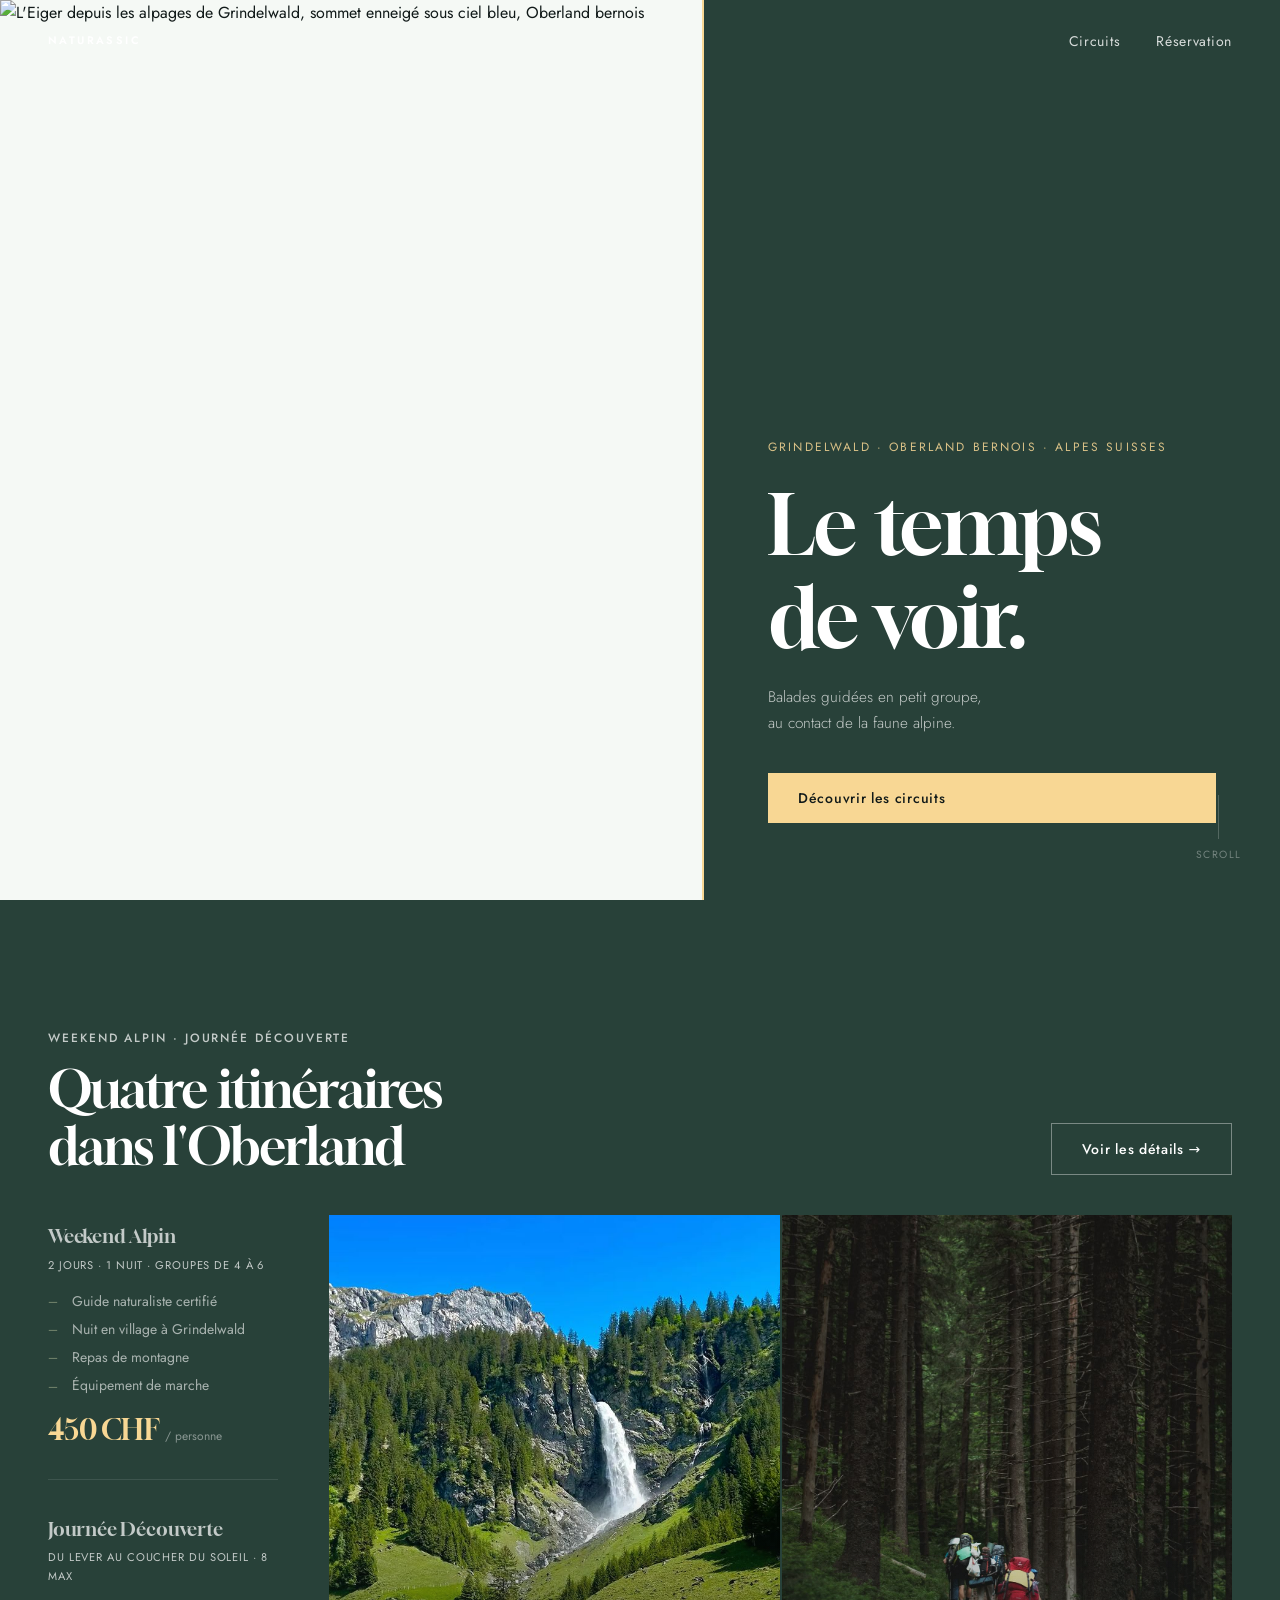
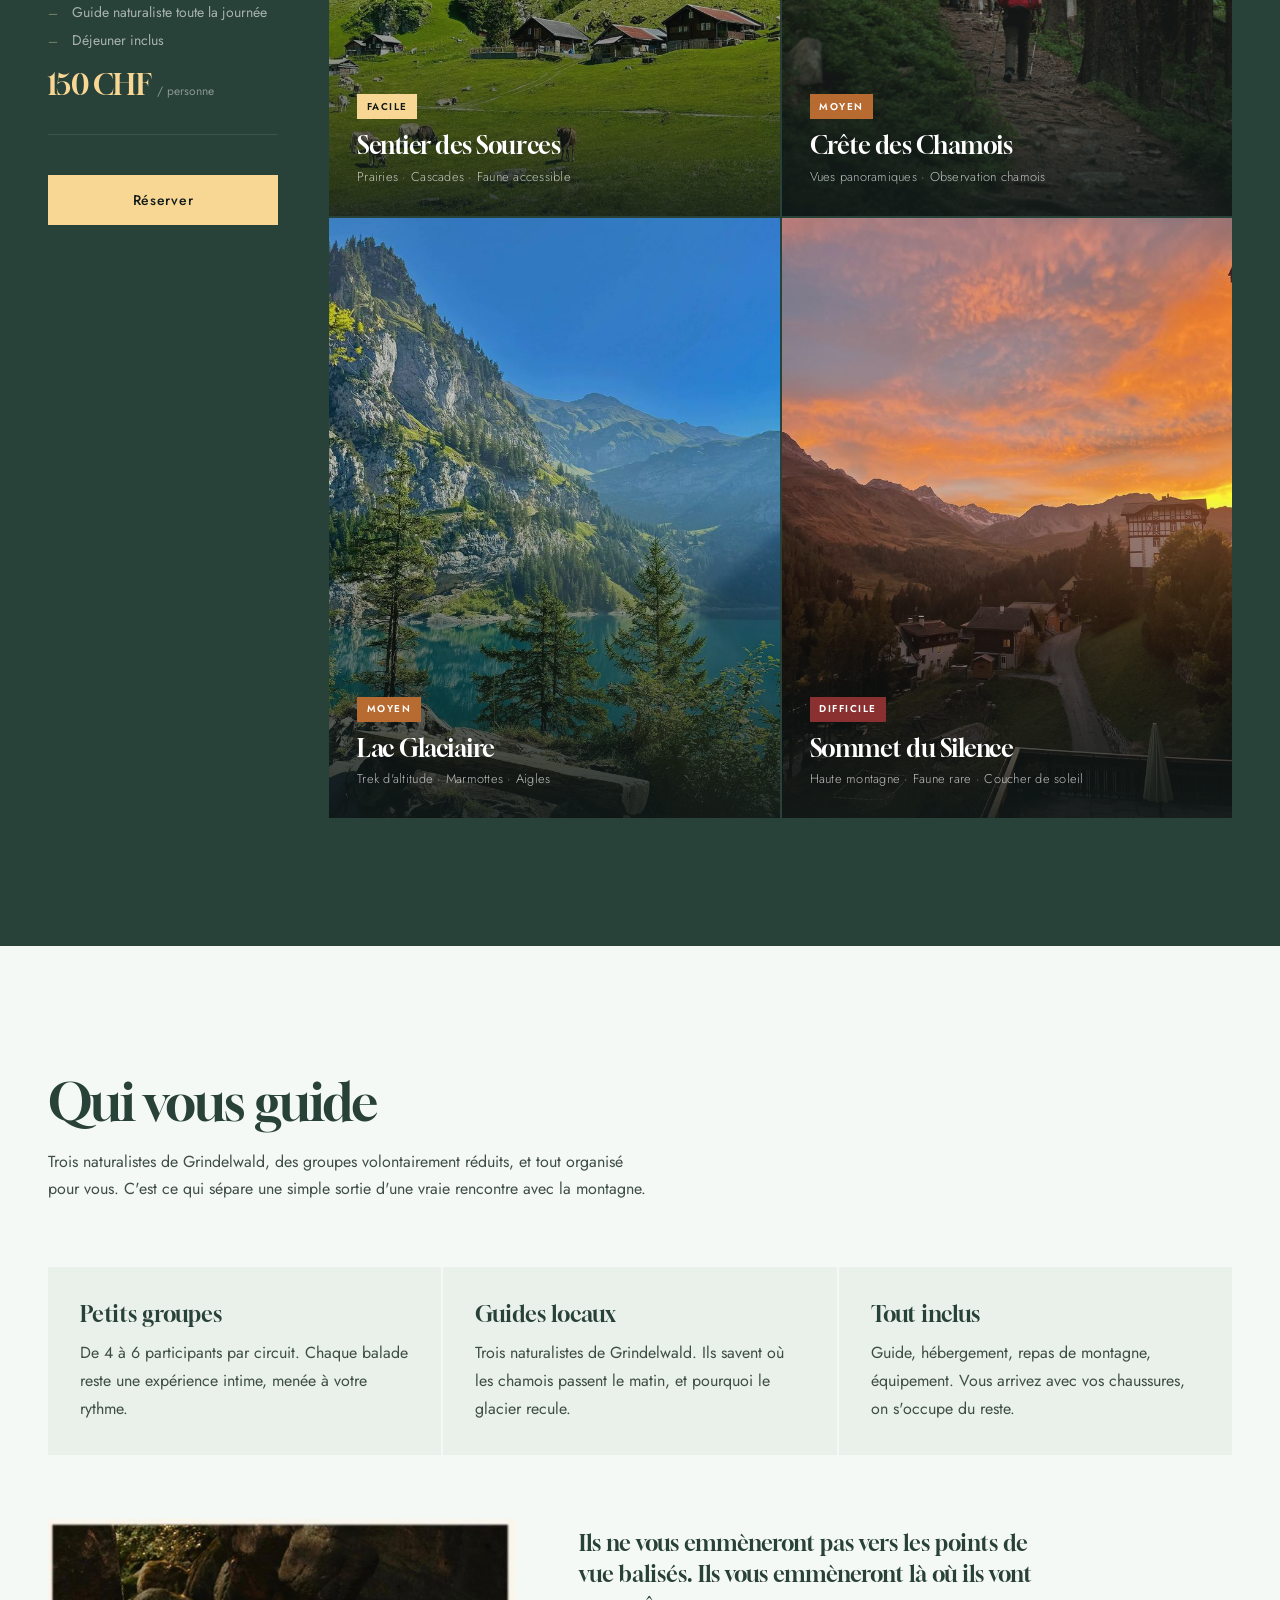
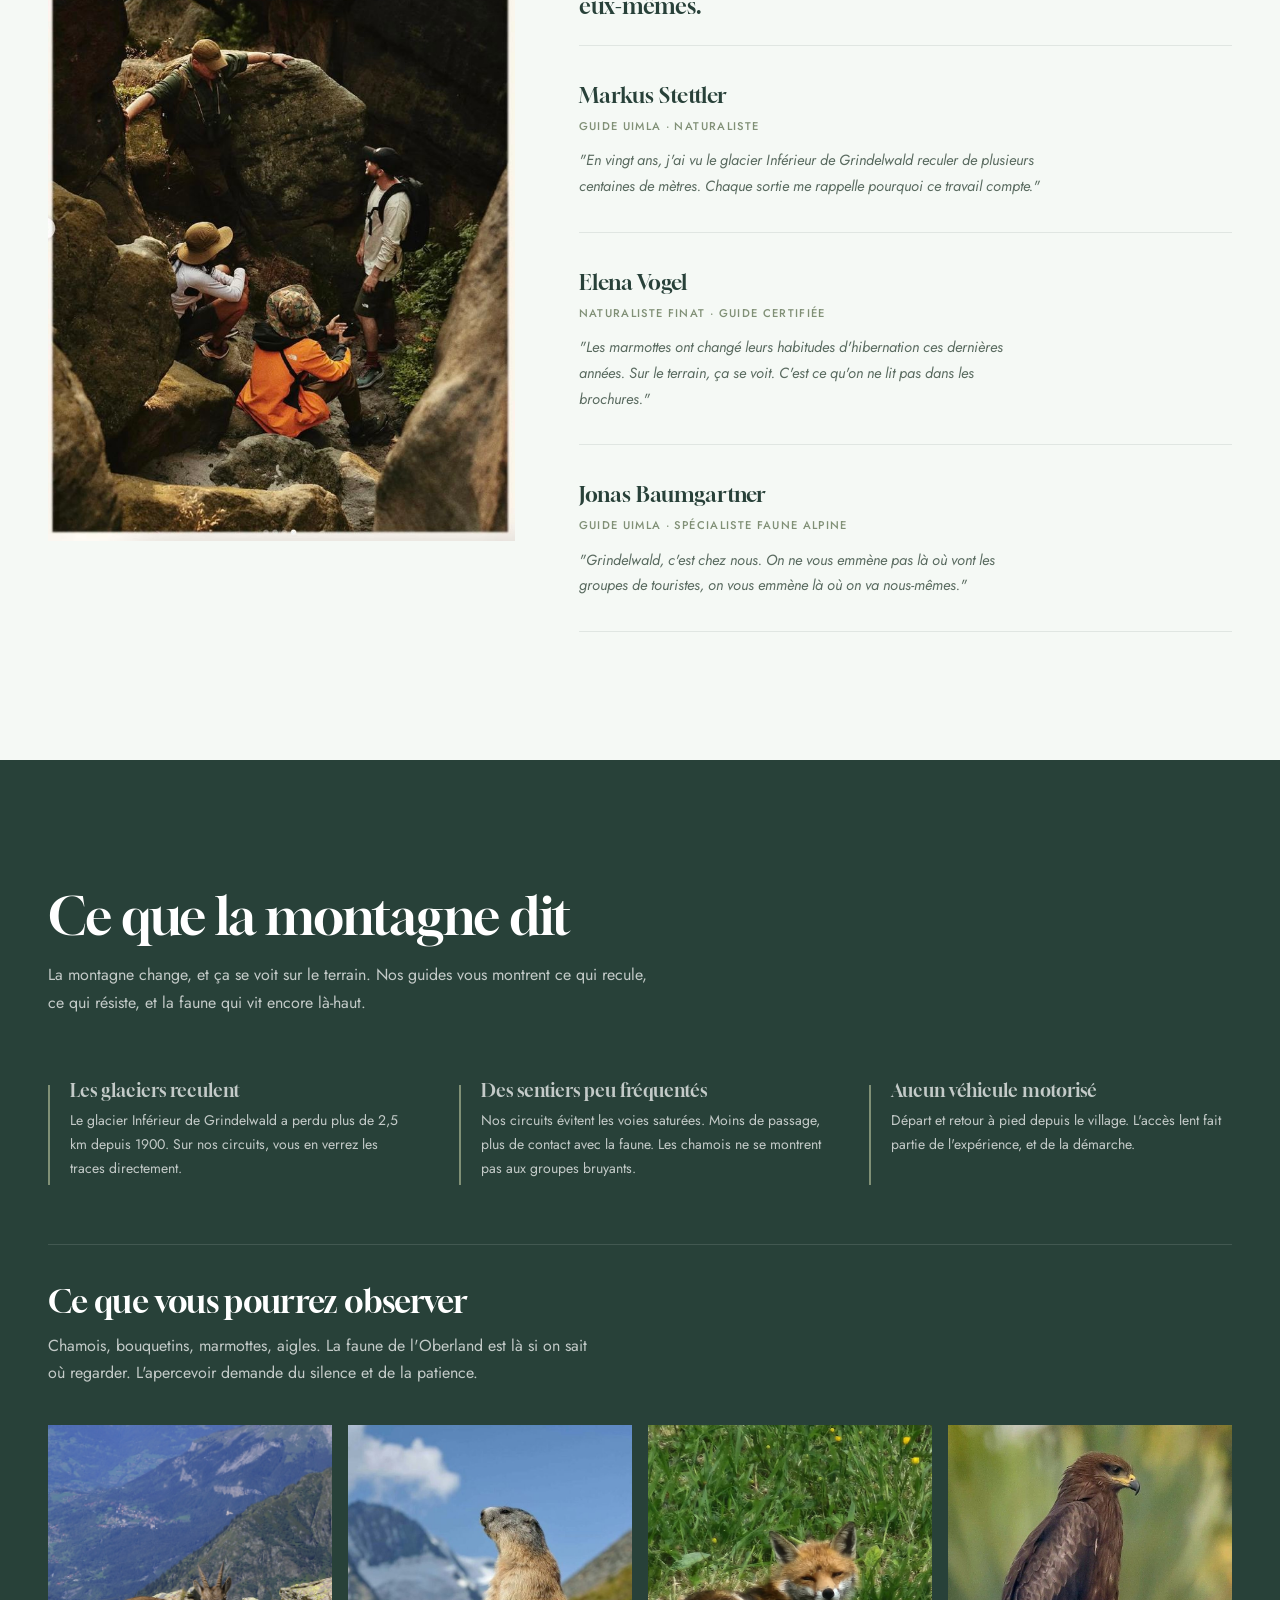
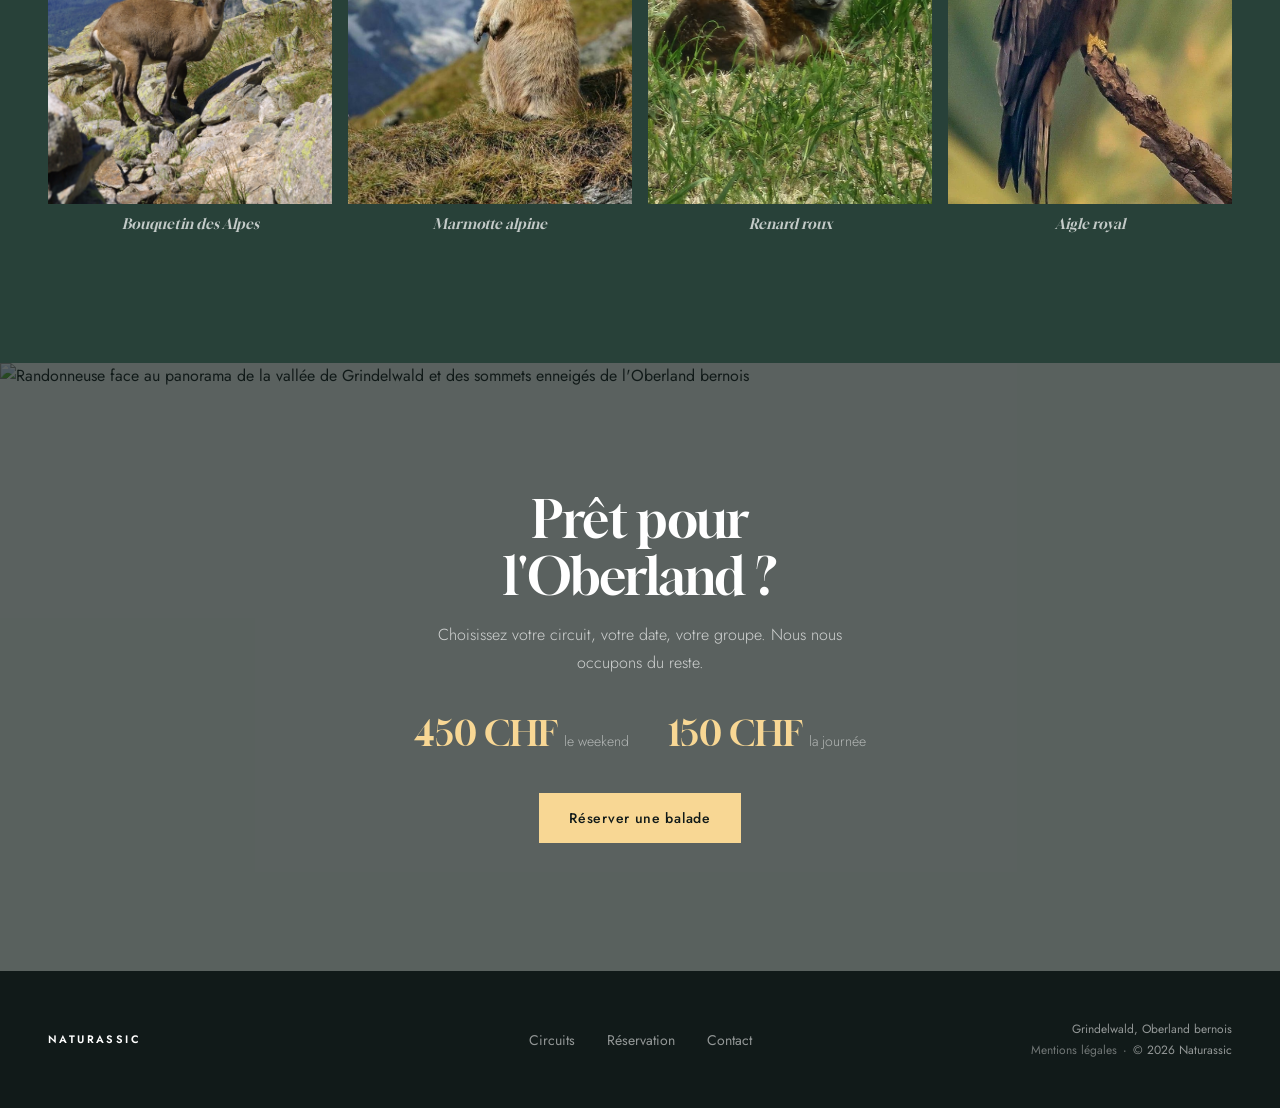
==== commit 71eb234c: "Refonte UI : suppression fondus, fusion accueil 2 blocs, timing scroll, images circuits - Hero + en-" ====
--- a/index.html
+++ b/index.html
@@ -94,46 +94,6 @@
       </div>
     </div>
 
-  </section>
-
-
-  <!-- ===================================================
-       PROPOSITIONS — Ce qui distingue Naturassic
-  =================================================== -->
-  <section class="propositions" aria-labelledby="propositions-title">
-    <div class="section-inner">
-
-      <h2 id="propositions-title" class="visually-hidden">Ce qui distingue Naturassic</h2>
-
-      <ul class="propositions-list" role="list">
-
-        <li class="proposition-item">
-          <span class="proposition-label">Petits groupes</span>
-          <p class="proposition-text">
-            De 4 à 6 participants par circuit. Chaque balade reste une expérience intime,
-            menée à votre rythme — pas celui d'un groupe de trente personnes.
-          </p>
-        </li>
-
-        <li class="proposition-item">
-          <span class="proposition-label">Guides locaux</span>
-          <p class="proposition-text">
-            Trois naturalistes de Grindelwald. Ils savent où les chamois passent le matin,
-            et pourquoi le glacier recule d'année en année.
-          </p>
-        </li>
-
-        <li class="proposition-item">
-          <span class="proposition-label">Tout inclus</span>
-          <p class="proposition-text">
-            Guide, hébergement à Grindelwald, repas de montagne, équipement.
-            Vous arrivez avec vos chaussures — on s'occupe du reste.
-          </p>
-        </li>
-
-      </ul>
-
-    </div>
   </section>
 
 
@@ -277,104 +237,56 @@
 
       </div><!-- /.circuits-body -->
 
-      <div class="circuits-pricing reveal">
-        <div class="pricing-block">
-          <span class="pricing-amount">450 CHF</span>
-          <span class="pricing-label">Weekend alpin — 2 jours / 1 nuit, tout inclus</span>
-          <span class="pricing-note">Groupes de 4 à 6 personnes</span>
-        </div>
-        <div class="pricing-block">
-          <span class="pricing-amount">150 CHF</span>
-          <span class="pricing-label">Journée Découverte — du lever au coucher du soleil</span>
-          <span class="pricing-note">Groupes de 8 personnes maximum</span>
-        </div>
-        <a href="reservation.html" class="btn btn-primary">Réserver</a>
-      </div>
-
     </div>
   </section>
 
 
   <!-- ===================================================
-       FAUNE — Aperçu des animaux observables
-  =================================================== -->
-  <section class="fauna" aria-labelledby="fauna-title">
+       BLOC A — QUI VOUS GUIDE
+       (propositions + les trois guides, regroupés)
+  =================================================== -->
+  <section class="guides-section" aria-labelledby="guides-title">
     <div class="section-inner">
 
-      <div class="fauna-header reveal">
-        <h2 id="fauna-title">Ce que vous pourrez observer</h2>
+      <div class="guides-intro reveal">
+        <h2 id="guides-title">Qui vous guide</h2>
         <p>
-          Chamois, bouquetins, marmottes, renards — la faune de l'Oberland bernois
-          est présente si on sait où regarder. L'apercevoir demande du silence
-          et de la patience. C'est là qu'interviennent nos guides.
+          Trois naturalistes de Grindelwald, des groupes volontairement réduits,
+          et tout organisé pour vous. C'est ce qui sépare une simple sortie
+          d'une vraie rencontre avec la montagne.
         </p>
       </div>
 
-      <div class="fauna-photos" role="list">
-
-        <!-- Bouquetin — HD, droits OK -->
-        <div class="fauna-item" role="listitem">
-          <div class="fauna-photo">
-            <img
-              src="Dossier%20images%20client%20nature%20claude/2.jpg"
-              alt="Bouquetin des Alpes sur des rochers en altitude, vallée alpine et ciel bleu en arrière-plan"
-              loading="lazy"
-              width="1200"
-              height="1800"
-            >
-          </div>
-          <span class="fauna-animal-name">Bouquetin des Alpes</span>
-        </div>
-
-        <!-- Marmotte — 13.jpg, Alpes, pas de watermark visible -->
-        <div class="fauna-item" role="listitem">
-          <div class="fauna-photo">
-            <img
-              src="Dossier%20images%20client%20nature%20claude/13.jpg"
-              alt="Marmotte alpine debout sur un rocher, glacier et sommet enneigé en arrière-plan"
-              loading="lazy"
-              width="600"
-              height="900"
-            >
-          </div>
-          <span class="fauna-animal-name">Marmotte alpine</span>
-        </div>
-
-        <!-- Renard roux — propre -->
-        <div class="fauna-item" role="listitem">
-          <div class="fauna-photo">
-            <img
-              src="Dossier%20images%20client%20nature%20claude/6.jpg"
-              alt="Renard roux allongé dans l'herbe d'un alpage, pelage roux et blanc"
-              loading="lazy"
-              width="736"
-              height="981"
-            >
-          </div>
-          <span class="fauna-animal-name">Renard roux</span>
-        </div>
-
-        <!-- Chamois — photo en attente de validation droits -->
-        <!-- TODO: photo chamois (1.jpg) — confirmer droits commerciaux avant usage -->
-        <div class="fauna-item" role="listitem">
-          <div class="fauna-placeholder" aria-label="Photo de chamois — en cours">
-            <span>Photo à venir</span>
-            <span>Chamois des Alpes</span>
-          </div>
-          <span class="fauna-animal-name">Chamois</span>
-        </div>
-
-      </div>
-
-    </div>
-  </section>
-
-
-  <!-- ===================================================
-       ÉQUIPE — Les trois guides
-  =================================================== -->
-  <section class="team" aria-labelledby="team-title">
-    <div class="section-inner">
+      <!-- Bandeau : ce qui distingue Naturassic -->
+      <ul class="propositions-list propositions-list--compact" role="list">
+
+        <li class="proposition-item">
+          <span class="proposition-label">Petits groupes</span>
+          <p class="proposition-text">
+            De 4 à 6 participants par circuit. Chaque balade reste une expérience
+            intime, menée à votre rythme.
+          </p>
+        </li>
+
+        <li class="proposition-item">
+          <span class="proposition-label">Guides locaux</span>
+          <p class="proposition-text">
+            Trois naturalistes de Grindelwald. Ils savent où les chamois passent
+            le matin, et pourquoi le glacier recule.
+          </p>
+        </li>
+
+        <li class="proposition-item">
+          <span class="proposition-label">Tout inclus</span>
+          <p class="proposition-text">
+            Guide, hébergement, repas de montagne, équipement. Vous arrivez
+            avec vos chaussures, on s'occupe du reste.
+          </p>
+        </li>
+
+      </ul>
+
+      <!-- Les trois guides -->
       <div class="team-layout">
 
         <!-- Photo équipe — droits à confirmer avant mise en ligne -->
@@ -391,13 +303,10 @@
 
         <div class="team-content">
 
-          <div class="reveal">
-            <h2 id="team-title">Trois guides,<br>une montagne</h2>
-            <p class="team-intro-text">
-              Tous trois grindelwaldiens, tous trois certifiés. Ils ne vous emmèneront pas
-              vers les points de vue balisés — ils vous emmèneront là où ils vont eux-mêmes.
-            </p>
-          </div>
+          <p class="team-lead reveal">
+            Ils ne vous emmèneront pas vers les points de vue balisés.
+            Ils vous emmèneront là où ils vont eux-mêmes.
+          </p>
 
           <!-- ⚠️ PLACEHOLDER — remplacer par les vrais noms, certifications et citations des guides -->
           <ul class="guides-list" role="list">
@@ -425,7 +334,7 @@
               <p class="guide-role">Guide UIMLA · Spécialiste faune alpine</p>
               <blockquote class="guide-quote">
                 "Grindelwald, c'est chez nous. On ne vous emmène pas là où vont les
-                groupes de touristes — on vous emmène là où on va nous-mêmes."
+                groupes de touristes, on vous emmène là où on va nous-mêmes."
               </blockquote>
             </li>
 
@@ -433,72 +342,137 @@
 
         </div>
       </div>
+
     </div>
   </section>
 
 
   <!-- ===================================================
-       ÉCO-ENGAGEMENT
-  =================================================== -->
-  <section class="section-dark eco" aria-labelledby="eco-title">
+       BLOC B — CE QUE LA MONTAGNE DIT
+       (éco-engagement + faune observable, regroupés)
+  =================================================== -->
+  <section class="section-dark mountain-section" aria-labelledby="mountain-title">
     <div class="section-inner">
-      <div class="eco-layout">
-
-        <div class="eco-content">
-          <h2 id="eco-title" class="reveal">Ce que<br>la montagne dit</h2>
-
-          <ul class="eco-points" role="list">
-
-            <li class="eco-point" role="listitem">
-              <div class="eco-marker" aria-hidden="true"></div>
-              <div>
-                <p class="eco-point-title">Les glaciers reculent</p>
-                <p class="eco-point-text">
-                  Le glacier Inférieur de Grindelwald a perdu plus de 2,5 km depuis 1900.
-                  Sur nos circuits, vous en verrez les traces directement.
-                  Ce n'est pas une métaphore.
-                </p>
-              </div>
-            </li>
-
-            <li class="eco-point" role="listitem">
-              <div class="eco-marker" aria-hidden="true"></div>
-              <div>
-                <p class="eco-point-title">Des sentiers peu fréquentés</p>
-                <p class="eco-point-text">
-                  Nos circuits évitent les voies saturées. Moins de passage,
-                  plus de contact avec la faune. Les chamois ne se montrent pas
-                  aux groupes bruyants.
-                </p>
-              </div>
-            </li>
-
-            <li class="eco-point" role="listitem">
-              <div class="eco-marker" aria-hidden="true"></div>
-              <div>
-                <p class="eco-point-title">Aucun véhicule motorisé</p>
-                <p class="eco-point-text">
-                  Départ et retour à pied depuis le village.
-                  L'accès lent fait partie de l'expérience — et de la démarche.
-                </p>
-              </div>
-            </li>
-
-          </ul>
-        </div>
-
-        <div class="eco-photo reveal">
-          <!-- Note : "iamge 9.jpg" — faute de frappe dans le nom de fichier client -->
-          <img
-            src="Dossier%20images%20client%20nature%20claude/iamge%209.jpg"
-            alt="Terrasse en bois d'un chalet alpin avec vue panoramique sur la vallée et les sommets"
-            loading="lazy"
-            width="1200"
-            height="2133"
-          >
-        </div>
-
-      </div>
+
+      <div class="mountain-intro reveal">
+        <h2 id="mountain-title">Ce que la montagne dit</h2>
+        <p>
+          La montagne change, et ça se voit sur le terrain. Nos guides vous montrent
+          ce qui recule, ce qui résiste, et la faune qui vit encore là-haut.
+        </p>
+      </div>
+
+      <!-- Constats de terrain -->
+      <ul class="eco-points eco-points--row" role="list">
+
+        <li class="eco-point" role="listitem">
+          <div class="eco-marker" aria-hidden="true"></div>
+          <div>
+            <p class="eco-point-title">Les glaciers reculent</p>
+            <p class="eco-point-text">
+              Le glacier Inférieur de Grindelwald a perdu plus de 2,5 km depuis 1900.
+              Sur nos circuits, vous en verrez les traces directement.
+            </p>
+          </div>
+        </li>
+
+        <li class="eco-point" role="listitem">
+          <div class="eco-marker" aria-hidden="true"></div>
+          <div>
+            <p class="eco-point-title">Des sentiers peu fréquentés</p>
+            <p class="eco-point-text">
+              Nos circuits évitent les voies saturées. Moins de passage,
+              plus de contact avec la faune. Les chamois ne se montrent pas
+              aux groupes bruyants.
+            </p>
+          </div>
+        </li>
+
+        <li class="eco-point" role="listitem">
+          <div class="eco-marker" aria-hidden="true"></div>
+          <div>
+            <p class="eco-point-title">Aucun véhicule motorisé</p>
+            <p class="eco-point-text">
+              Départ et retour à pied depuis le village. L'accès lent fait
+              partie de l'expérience, et de la démarche.
+            </p>
+          </div>
+        </li>
+
+      </ul>
+
+      <!-- Faune observable -->
+      <div class="mountain-fauna">
+
+        <div class="mountain-fauna-head reveal">
+          <h3>Ce que vous pourrez observer</h3>
+          <p>
+            Chamois, bouquetins, marmottes, aigles. La faune de l'Oberland est là
+            si on sait où regarder. L'apercevoir demande du silence et de la patience.
+          </p>
+        </div>
+
+        <div class="fauna-photos" role="list">
+
+          <!-- Bouquetin — HD, droits OK -->
+          <div class="fauna-item" role="listitem">
+            <div class="fauna-photo">
+              <img
+                src="Dossier%20images%20client%20nature%20claude/2.jpg"
+                alt="Bouquetin des Alpes sur des rochers en altitude, vallée alpine en arrière-plan"
+                loading="lazy"
+                width="1200"
+                height="1800"
+              >
+            </div>
+            <span class="fauna-animal-name">Bouquetin des Alpes</span>
+          </div>
+
+          <!-- Marmotte — 13.jpg, Alpes -->
+          <div class="fauna-item" role="listitem">
+            <div class="fauna-photo">
+              <img
+                src="Dossier%20images%20client%20nature%20claude/13.jpg"
+                alt="Marmotte alpine debout sur un rocher, glacier et sommet enneigé en arrière-plan"
+                loading="lazy"
+                width="600"
+                height="900"
+              >
+            </div>
+            <span class="fauna-animal-name">Marmotte alpine</span>
+          </div>
+
+          <!-- Renard roux -->
+          <div class="fauna-item" role="listitem">
+            <div class="fauna-photo">
+              <img
+                src="Dossier%20images%20client%20nature%20claude/6.jpg"
+                alt="Renard roux allongé dans l'herbe d'un alpage, pelage roux et blanc"
+                loading="lazy"
+                width="736"
+                height="981"
+              >
+            </div>
+            <span class="fauna-animal-name">Renard roux</span>
+          </div>
+
+          <!-- Aigle royal — photo client (vérifier qualité/droits avant mise en ligne) -->
+          <div class="fauna-item" role="listitem">
+            <div class="fauna-photo">
+              <img
+                src="Dossier%20images%20client%20nature%20claude/aigle.jpg"
+                alt="Aigle royal en vol au-dessus des crêtes alpines, ailes déployées"
+                loading="lazy"
+                width="1200"
+                height="1600"
+              >
+            </div>
+            <span class="fauna-animal-name">Aigle royal</span>
+          </div>
+
+        </div>
+      </div>
+
     </div>
   </section>
 
--- a/assets/css/style.css
+++ b/assets/css/style.css
@@ -182,14 +182,16 @@
   overflow: hidden;
 }
 
-/* Fondu droit vers l'emerald pour liaison douce entre les deux panneaux */
+/* Coupe nette éditoriale : filet khaki au raccord photo / panneau emerald
+   (remplace l'ancien fondu vert qui salissait l'image) */
 .hero-image-panel::after {
   content: '';
   position: absolute;
-  inset: 0;
-  background: linear-gradient(to right, transparent 65%, rgba(40,65,57,0.9) 100%);
+  top: 0; bottom: 0; right: 0;
+  width: 2px;
+  background: var(--khaki);
   pointer-events: none;
-  z-index: 1;
+  z-index: 2;
 }
 
 .hero-image {
@@ -278,6 +280,8 @@
   }
 
   .hero-image-panel::after {
+    inset: 0;
+    width: auto;
     background: rgba(17,26,25,0.62);
   }
 
@@ -829,6 +833,85 @@
 
 
 /* =========================================
+   BLOC A — QUI VOUS GUIDE (fusion propositions + guides)
+========================================= */
+.guides-section { background: var(--bg-light); }
+
+.guides-intro {
+  max-width: 60ch;
+  margin-bottom: var(--space-xl);
+}
+.guides-intro h2 { color: var(--emerald); margin-bottom: 1rem; }
+.guides-intro p  { color: var(--text-secondary); }
+
+/* Bandeau propositions en 3 colonnes — plus dense que la liste verticale */
+.propositions-list--compact {
+  display: grid;
+  grid-template-columns: repeat(3, 1fr);
+  gap: 2px;
+  border-top: none;
+  margin-bottom: var(--space-xl);
+}
+
+.propositions-list--compact .proposition-item {
+  grid-template-columns: 1fr;
+  gap: 0.7rem;
+  padding: clamp(1.75rem, 2.5vw, 2.25rem);
+  background: var(--bg-mid);
+  border-bottom: none;
+}
+
+.propositions-list--compact .proposition-label { padding-top: 0; }
+
+/* Phrase d'accroche au-dessus de la liste des guides */
+.team-lead {
+  font-family: var(--font-display);
+  font-size: clamp(1.1rem, 1.8vw, 1.4rem);
+  color: var(--emerald);
+  line-height: 1.4;
+  max-width: 34ch;
+  margin-bottom: var(--space-md);
+}
+
+
+/* =========================================
+   BLOC B — CE QUE LA MONTAGNE DIT (fusion éco + faune)
+========================================= */
+.mountain-intro {
+  max-width: 60ch;
+  margin-bottom: var(--space-xl);
+}
+.mountain-intro h2 { margin-bottom: 1rem; }
+
+/* Constats de terrain en 3 colonnes */
+.eco-points--row {
+  display: grid;
+  grid-template-columns: repeat(3, 1fr);
+  gap: clamp(2rem, 4vw, 3rem);
+  margin-bottom: var(--space-xl);
+}
+
+/* Faune dans le bloc sombre */
+.mountain-fauna {
+  padding-top: var(--space-lg);
+  border-top: 1px solid rgba(255,255,255,0.12);
+}
+
+.mountain-fauna-head {
+  max-width: 56ch;
+  margin-bottom: var(--space-lg);
+}
+
+.mountain-fauna-head h3 {
+  font-size: clamp(1.5rem, 2.5vw, 2rem);
+  margin-bottom: 0.75rem;
+}
+
+.mountain-section .fauna-animal-name { color: rgba(255,255,255,0.72); }
+.mountain-section .fauna-photo { background: rgba(255,255,255,0.06); }
+
+
+/* =========================================
    SECTION 7 — CTA FINAL
 ========================================= */
 .cta-section {
@@ -993,6 +1076,10 @@
     grid-template-columns: 180px 1fr;
   }
 
+  .propositions-list--compact { grid-template-columns: 1fr 1fr; }
+
+  .eco-points--row { grid-template-columns: 1fr; gap: 1.75rem; }
+
   .circuits-pricing {
     flex-direction: column;
     align-items: flex-start;
@@ -1013,6 +1100,8 @@
     grid-template-columns: 1fr;
     gap: 0.4rem;
   }
+
+  .propositions-list--compact { grid-template-columns: 1fr; }
 
   .footer-inner {
     grid-template-columns: 1fr;
